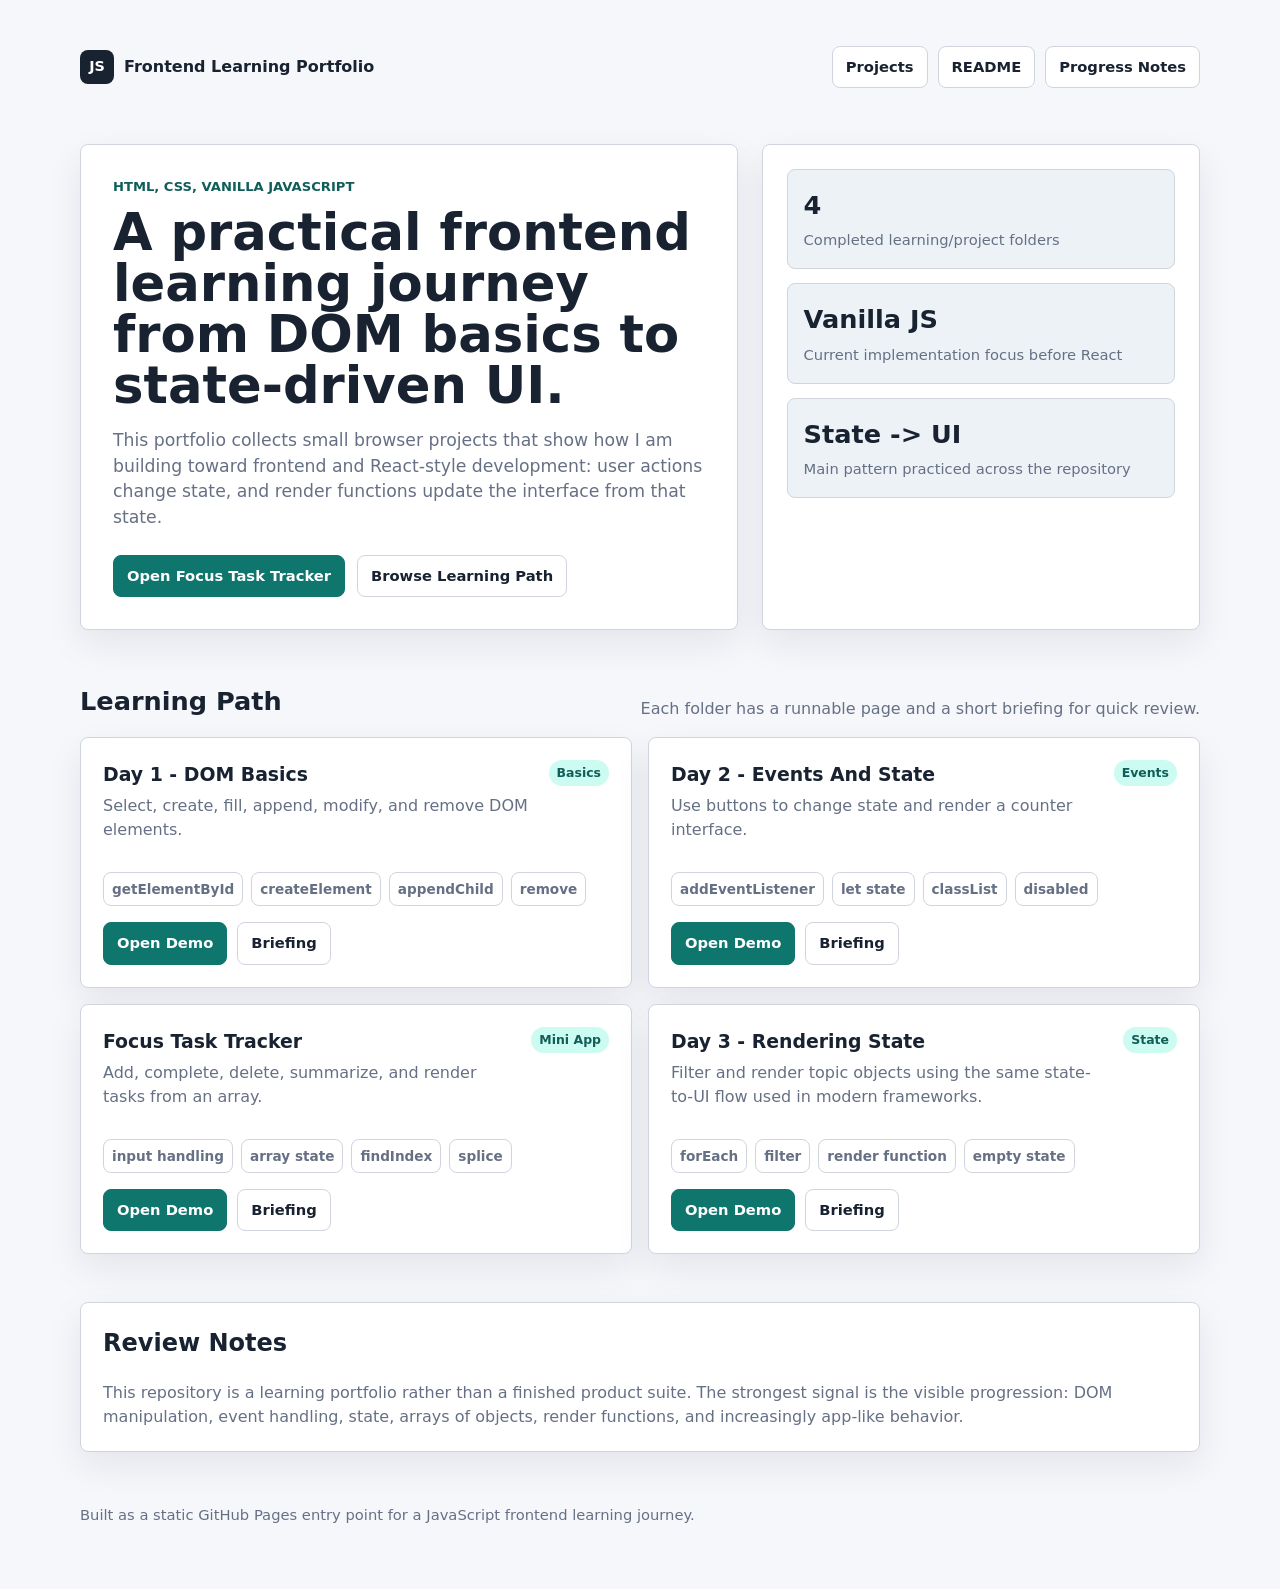
==== index.html @ 7094237a "added index.html for github pages" ====
<!DOCTYPE html>
<html lang="en">
<head>
  <meta charset="UTF-8">
  <meta name="viewport" content="width=device-width, initial-scale=1.0">
  <title>JavaScript Frontend Learning Portfolio</title>
  <style>
    :root {
      color-scheme: light;
      --bg: #f6f7fb;
      --surface: #ffffff;
      --surface-soft: #edf2f7;
      --text: #182230;
      --muted: #667085;
      --border: #d0d5dd;
      --accent: #0f766e;
      --accent-dark: #115e59;
      --accent-soft: #ccfbf1;
      --focus: #f59e0b;
      font-family: Inter, ui-sans-serif, system-ui, -apple-system, BlinkMacSystemFont, "Segoe UI", sans-serif;
    }

    * {
      box-sizing: border-box;
    }

    body {
      margin: 0;
      background: var(--bg);
      color: var(--text);
      line-height: 1.5;
    }

    a {
      color: inherit;
    }

    .page {
      width: min(1120px, calc(100% - 32px));
      margin: 0 auto;
      padding: 32px 0 48px;
    }

    .topbar {
      display: flex;
      align-items: center;
      justify-content: space-between;
      gap: 16px;
      padding: 14px 0 28px;
    }

    .brand {
      display: flex;
      align-items: center;
      gap: 10px;
      font-weight: 800;
    }

    .brand-mark {
      display: grid;
      width: 34px;
      height: 34px;
      place-items: center;
      border-radius: 8px;
      background: var(--text);
      color: #ffffff;
      font-size: 0.9rem;
    }

    .nav-links {
      display: flex;
      flex-wrap: wrap;
      gap: 10px;
    }

    .nav-links a,
    .button {
      display: inline-flex;
      align-items: center;
      justify-content: center;
      min-height: 40px;
      padding: 9px 13px;
      border: 1px solid var(--border);
      border-radius: 8px;
      background: var(--surface);
      color: var(--text);
      font-size: 0.92rem;
      font-weight: 700;
      text-decoration: none;
    }

    .nav-links a:hover,
    .button:hover {
      border-color: var(--accent);
      color: var(--accent-dark);
    }

    .hero {
      display: grid;
      grid-template-columns: minmax(0, 1.2fr) minmax(280px, 0.8fr);
      gap: 24px;
      align-items: stretch;
      padding: 28px 0;
    }

    .hero-copy,
    .status-panel,
    .project-card,
    .note-panel {
      border: 1px solid var(--border);
      border-radius: 8px;
      background: var(--surface);
      box-shadow: 0 14px 36px rgba(16, 24, 40, 0.08);
    }

    .hero-copy {
      padding: 32px;
    }

    .eyebrow {
      margin: 0 0 10px;
      color: var(--accent-dark);
      font-size: 0.82rem;
      font-weight: 800;
      text-transform: uppercase;
    }

    h1,
    h2,
    h3,
    p {
      margin-top: 0;
    }

    h1 {
      max-width: 760px;
      margin-bottom: 16px;
      font-size: clamp(2rem, 4vw, 4.4rem);
      line-height: 1;
      letter-spacing: 0;
    }

    .intro {
      max-width: 720px;
      margin-bottom: 24px;
      color: var(--muted);
      font-size: 1.08rem;
    }

    .hero-actions {
      display: flex;
      flex-wrap: wrap;
      gap: 12px;
    }

    .button.primary {
      border-color: var(--accent);
      background: var(--accent);
      color: #ffffff;
    }

    .button.primary:hover {
      background: var(--accent-dark);
      color: #ffffff;
    }

    .status-panel {
      display: grid;
      gap: 14px;
      align-content: start;
      padding: 24px;
    }

    .metric {
      padding: 16px;
      border: 1px solid var(--border);
      border-radius: 8px;
      background: var(--surface-soft);
    }

    .metric strong {
      display: block;
      margin-bottom: 4px;
      font-size: 1.6rem;
    }

    .metric span {
      color: var(--muted);
      font-size: 0.92rem;
    }

    .section {
      padding: 24px 0;
    }

    .section-heading {
      display: flex;
      align-items: end;
      justify-content: space-between;
      gap: 16px;
      margin-bottom: 16px;
    }

    .section-heading h2 {
      margin-bottom: 0;
      font-size: 1.6rem;
    }

    .section-heading p {
      max-width: 620px;
      margin-bottom: 0;
      color: var(--muted);
    }

    .project-grid {
      display: grid;
      grid-template-columns: repeat(2, minmax(0, 1fr));
      gap: 16px;
    }

    .project-card {
      display: grid;
      gap: 14px;
      padding: 22px;
    }

    .card-top {
      display: flex;
      align-items: start;
      justify-content: space-between;
      gap: 14px;
    }

    .project-card h3 {
      margin-bottom: 6px;
      font-size: 1.18rem;
    }

    .project-card p {
      color: var(--muted);
    }

    .tag {
      flex: 0 0 auto;
      padding: 4px 8px;
      border-radius: 999px;
      background: var(--accent-soft);
      color: var(--accent-dark);
      font-size: 0.78rem;
      font-weight: 800;
    }

    .skill-list {
      display: flex;
      flex-wrap: wrap;
      gap: 8px;
      margin: 0;
      padding: 0;
      list-style: none;
    }

    .skill-list li {
      padding: 6px 8px;
      border: 1px solid var(--border);
      border-radius: 8px;
      background: #ffffff;
      color: var(--muted);
      font-size: 0.85rem;
      font-weight: 700;
    }

    .card-actions {
      display: flex;
      flex-wrap: wrap;
      gap: 10px;
      margin-top: 2px;
    }

    .note-panel {
      padding: 22px;
    }

    .note-panel p {
      margin-bottom: 0;
      color: var(--muted);
    }

    footer {
      padding-top: 28px;
      color: var(--muted);
      font-size: 0.92rem;
    }

    @media (max-width: 820px) {
      .topbar,
      .section-heading {
        align-items: stretch;
        flex-direction: column;
      }

      .hero,
      .project-grid {
        grid-template-columns: 1fr;
      }

      .hero-copy {
        padding: 24px;
      }
    }
  </style>
</head>
<body>
  <div class="page">
    <header class="topbar">
      <div class="brand" aria-label="Portfolio home">
        <span class="brand-mark">JS</span>
        <span>Frontend Learning Portfolio</span>
      </div>
      <nav class="nav-links" aria-label="Main navigation">
        <a href="#projects">Projects</a>
        <a href="README.md">README</a>
        <a href="learning%20progress.md">Progress Notes</a>
      </nav>
    </header>

    <main>
      <section class="hero" aria-labelledby="page-title">
        <div class="hero-copy">
          <p class="eyebrow">HTML, CSS, Vanilla JavaScript</p>
          <h1 id="page-title">A practical frontend learning journey from DOM basics to state-driven UI.</h1>
          <p class="intro">
            This portfolio collects small browser projects that show how I am building toward frontend and React-style development: user actions change state, and render functions update the interface from that state.
          </p>
          <div class="hero-actions">
            <a class="button primary" href="focus-task-tracker/index.html">Open Focus Task Tracker</a>
            <a class="button" href="#projects">Browse Learning Path</a>
          </div>
        </div>

        <aside class="status-panel" aria-label="Portfolio summary">
          <div class="metric">
            <strong>4</strong>
            <span>Completed learning/project folders</span>
          </div>
          <div class="metric">
            <strong>Vanilla JS</strong>
            <span>Current implementation focus before React</span>
          </div>
          <div class="metric">
            <strong>State -> UI</strong>
            <span>Main pattern practiced across the repository</span>
          </div>
        </aside>
      </section>

      <section id="projects" class="section" aria-labelledby="projects-title">
        <div class="section-heading">
          <h2 id="projects-title">Learning Path</h2>
          <p>Each folder has a runnable page and a short briefing for quick review.</p>
        </div>

        <div class="project-grid">
          <article class="project-card">
            <div class="card-top">
              <div>
                <h3>Day 1 - DOM Basics</h3>
                <p>Select, create, fill, append, modify, and remove DOM elements.</p>
              </div>
              <span class="tag">Basics</span>
            </div>
            <ul class="skill-list">
              <li>getElementById</li>
              <li>createElement</li>
              <li>appendChild</li>
              <li>remove</li>
            </ul>
            <div class="card-actions">
              <a class="button primary" href="learning%20day%201/index.html">Open Demo</a>
              <a class="button" href="learning%20day%201/briefing.md">Briefing</a>
            </div>
          </article>

          <article class="project-card">
            <div class="card-top">
              <div>
                <h3>Day 2 - Events And State</h3>
                <p>Use buttons to change state and render a counter interface.</p>
              </div>
              <span class="tag">Events</span>
            </div>
            <ul class="skill-list">
              <li>addEventListener</li>
              <li>let state</li>
              <li>classList</li>
              <li>disabled</li>
            </ul>
            <div class="card-actions">
              <a class="button primary" href="learning%20day%202/index.html">Open Demo</a>
              <a class="button" href="learning%20day%202/briefing.md">Briefing</a>
            </div>
          </article>

          <article class="project-card">
            <div class="card-top">
              <div>
                <h3>Focus Task Tracker</h3>
                <p>Add, complete, delete, summarize, and render tasks from an array.</p>
              </div>
              <span class="tag">Mini App</span>
            </div>
            <ul class="skill-list">
              <li>input handling</li>
              <li>array state</li>
              <li>findIndex</li>
              <li>splice</li>
            </ul>
            <div class="card-actions">
              <a class="button primary" href="focus-task-tracker/index.html">Open Demo</a>
              <a class="button" href="focus-task-tracker/briefing.md">Briefing</a>
            </div>
          </article>

          <article class="project-card">
            <div class="card-top">
              <div>
                <h3>Day 3 - Rendering State</h3>
                <p>Filter and render topic objects using the same state-to-UI flow used in modern frameworks.</p>
              </div>
              <span class="tag">State</span>
            </div>
            <ul class="skill-list">
              <li>forEach</li>
              <li>filter</li>
              <li>render function</li>
              <li>empty state</li>
            </ul>
            <div class="card-actions">
              <a class="button primary" href="learning%20day%203/index.html">Open Demo</a>
              <a class="button" href="learning%20day%203/briefing.md">Briefing</a>
            </div>
          </article>
        </div>
      </section>

      <section class="section" aria-labelledby="review-title">
        <div class="note-panel">
          <h2 id="review-title">Review Notes</h2>
          <p>
            This repository is a learning portfolio rather than a finished product suite. The strongest signal is the visible progression: DOM manipulation, event handling, state, arrays of objects, render functions, and increasingly app-like behavior.
          </p>
        </div>
      </section>
    </main>

    <footer>
      <p>Built as a static GitHub Pages entry point for a JavaScript frontend learning journey.</p>
    </footer>
  </div>
</body>
</html>
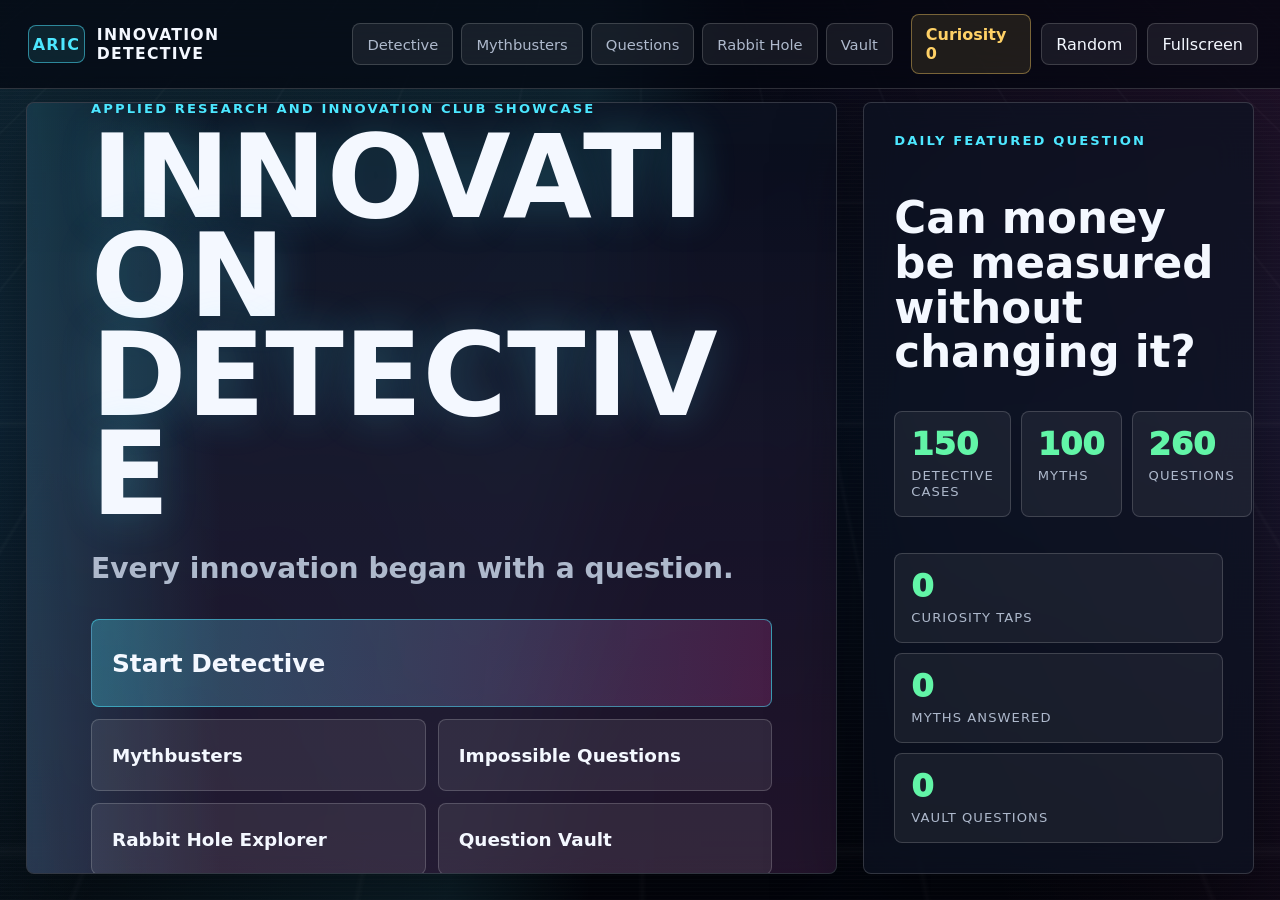
==== commit 3390c9df: "Add files via upload" ====
--- a/index.html
+++ b/index.html
@@ -1,460 +1,263 @@
-<!DOCTYPE html>
+<!doctype html>
 <html lang="en">
 <head>
-  <meta charset="UTF-8">
-  <meta name="viewport" content="width=device-width, initial-scale=1.0">
-  <title>JavaScript Frontend Learning Portfolio</title>
-  <style>
-    :root {
-      color-scheme: light;
-      --bg: #f6f7fb;
-      --surface: #ffffff;
-      --surface-soft: #edf2f7;
-      --text: #182230;
-      --muted: #667085;
-      --border: #d0d5dd;
-      --accent: #0f766e;
-      --accent-dark: #115e59;
-      --accent-soft: #ccfbf1;
-      --focus: #f59e0b;
-      font-family: Inter, ui-sans-serif, system-ui, -apple-system, BlinkMacSystemFont, "Segoe UI", sans-serif;
-    }
-
-    * {
-      box-sizing: border-box;
-    }
-
-    body {
-      margin: 0;
-      background: var(--bg);
-      color: var(--text);
-      line-height: 1.5;
-    }
-
-    a {
-      color: inherit;
-    }
-
-    .page {
-      width: min(1120px, calc(100% - 32px));
-      margin: 0 auto;
-      padding: 32px 0 48px;
-    }
-
-    .topbar {
-      display: flex;
-      align-items: center;
-      justify-content: space-between;
-      gap: 16px;
-      padding: 14px 0 28px;
-    }
-
-    .brand {
-      display: flex;
-      align-items: center;
-      gap: 10px;
-      font-weight: 800;
-    }
-
-    .brand-mark {
-      display: grid;
-      width: 34px;
-      height: 34px;
-      place-items: center;
-      border-radius: 8px;
-      background: var(--text);
-      color: #ffffff;
-      font-size: 0.9rem;
-    }
-
-    .nav-links {
-      display: flex;
-      flex-wrap: wrap;
-      gap: 10px;
-    }
-
-    .nav-links a,
-    .button {
-      display: inline-flex;
-      align-items: center;
-      justify-content: center;
-      min-height: 40px;
-      padding: 9px 13px;
-      border: 1px solid var(--border);
-      border-radius: 8px;
-      background: var(--surface);
-      color: var(--text);
-      font-size: 0.92rem;
-      font-weight: 700;
-      text-decoration: none;
-    }
-
-    .nav-links a:hover,
-    .button:hover {
-      border-color: var(--accent);
-      color: var(--accent-dark);
-    }
-
-    .hero {
-      display: grid;
-      grid-template-columns: minmax(0, 1.2fr) minmax(280px, 0.8fr);
-      gap: 24px;
-      align-items: stretch;
-      padding: 28px 0;
-    }
-
-    .hero-copy,
-    .status-panel,
-    .project-card,
-    .note-panel {
-      border: 1px solid var(--border);
-      border-radius: 8px;
-      background: var(--surface);
-      box-shadow: 0 14px 36px rgba(16, 24, 40, 0.08);
-    }
-
-    .hero-copy {
-      padding: 32px;
-    }
-
-    .eyebrow {
-      margin: 0 0 10px;
-      color: var(--accent-dark);
-      font-size: 0.82rem;
-      font-weight: 800;
-      text-transform: uppercase;
-    }
-
-    h1,
-    h2,
-    h3,
-    p {
-      margin-top: 0;
-    }
-
-    h1 {
-      max-width: 760px;
-      margin-bottom: 16px;
-      font-size: clamp(2rem, 4vw, 4.4rem);
-      line-height: 1;
-      letter-spacing: 0;
-    }
-
-    .intro {
-      max-width: 720px;
-      margin-bottom: 24px;
-      color: var(--muted);
-      font-size: 1.08rem;
-    }
-
-    .hero-actions {
-      display: flex;
-      flex-wrap: wrap;
-      gap: 12px;
-    }
-
-    .button.primary {
-      border-color: var(--accent);
-      background: var(--accent);
-      color: #ffffff;
-    }
-
-    .button.primary:hover {
-      background: var(--accent-dark);
-      color: #ffffff;
-    }
-
-    .status-panel {
-      display: grid;
-      gap: 14px;
-      align-content: start;
-      padding: 24px;
-    }
-
-    .metric {
-      padding: 16px;
-      border: 1px solid var(--border);
-      border-radius: 8px;
-      background: var(--surface-soft);
-    }
-
-    .metric strong {
-      display: block;
-      margin-bottom: 4px;
-      font-size: 1.6rem;
-    }
-
-    .metric span {
-      color: var(--muted);
-      font-size: 0.92rem;
-    }
-
-    .section {
-      padding: 24px 0;
-    }
-
-    .section-heading {
-      display: flex;
-      align-items: end;
-      justify-content: space-between;
-      gap: 16px;
-      margin-bottom: 16px;
-    }
-
-    .section-heading h2 {
-      margin-bottom: 0;
-      font-size: 1.6rem;
-    }
-
-    .section-heading p {
-      max-width: 620px;
-      margin-bottom: 0;
-      color: var(--muted);
-    }
-
-    .project-grid {
-      display: grid;
-      grid-template-columns: repeat(2, minmax(0, 1fr));
-      gap: 16px;
-    }
-
-    .project-card {
-      display: grid;
-      gap: 14px;
-      padding: 22px;
-    }
-
-    .card-top {
-      display: flex;
-      align-items: start;
-      justify-content: space-between;
-      gap: 14px;
-    }
-
-    .project-card h3 {
-      margin-bottom: 6px;
-      font-size: 1.18rem;
-    }
-
-    .project-card p {
-      color: var(--muted);
-    }
-
-    .tag {
-      flex: 0 0 auto;
-      padding: 4px 8px;
-      border-radius: 999px;
-      background: var(--accent-soft);
-      color: var(--accent-dark);
-      font-size: 0.78rem;
-      font-weight: 800;
-    }
-
-    .skill-list {
-      display: flex;
-      flex-wrap: wrap;
-      gap: 8px;
-      margin: 0;
-      padding: 0;
-      list-style: none;
-    }
-
-    .skill-list li {
-      padding: 6px 8px;
-      border: 1px solid var(--border);
-      border-radius: 8px;
-      background: #ffffff;
-      color: var(--muted);
-      font-size: 0.85rem;
-      font-weight: 700;
-    }
-
-    .card-actions {
-      display: flex;
-      flex-wrap: wrap;
-      gap: 10px;
-      margin-top: 2px;
-    }
-
-    .note-panel {
-      padding: 22px;
-    }
-
-    .note-panel p {
-      margin-bottom: 0;
-      color: var(--muted);
-    }
-
-    footer {
-      padding-top: 28px;
-      color: var(--muted);
-      font-size: 0.92rem;
-    }
-
-    @media (max-width: 820px) {
-      .topbar,
-      .section-heading {
-        align-items: stretch;
-        flex-direction: column;
-      }
-
-      .hero,
-      .project-grid {
-        grid-template-columns: 1fr;
-      }
-
-      .hero-copy {
-        padding: 24px;
-      }
-    }
-  </style>
+  <meta charset="utf-8">
+  <meta name="viewport" content="width=device-width, initial-scale=1">
+  <title>Innovation Detective | ARIC</title>
+  <link rel="stylesheet" href="styles.css">
 </head>
 <body>
-  <div class="page">
-    <header class="topbar">
-      <div class="brand" aria-label="Portfolio home">
-        <span class="brand-mark">JS</span>
-        <span>Frontend Learning Portfolio</span>
-      </div>
-      <nav class="nav-links" aria-label="Main navigation">
-        <a href="#projects">Projects</a>
-        <a href="README.md">README</a>
-        <a href="learning%20progress.md">Progress Notes</a>
-      </nav>
-    </header>
-
-    <main>
-      <section class="hero" aria-labelledby="page-title">
-        <div class="hero-copy">
-          <p class="eyebrow">HTML, CSS, Vanilla JavaScript</p>
-          <h1 id="page-title">A practical frontend learning journey from DOM basics to state-driven UI.</h1>
-          <p class="intro">
-            This portfolio collects small browser projects that show how I am building toward frontend and React-style development: user actions change state, and render functions update the interface from that state.
-          </p>
-          <div class="hero-actions">
-            <a class="button primary" href="focus-task-tracker/index.html">Open Focus Task Tracker</a>
-            <a class="button" href="#projects">Browse Learning Path</a>
-          </div>
-        </div>
-
-        <aside class="status-panel" aria-label="Portfolio summary">
-          <div class="metric">
-            <strong>4</strong>
-            <span>Completed learning/project folders</span>
-          </div>
-          <div class="metric">
-            <strong>Vanilla JS</strong>
-            <span>Current implementation focus before React</span>
-          </div>
-          <div class="metric">
-            <strong>State -> UI</strong>
-            <span>Main pattern practiced across the repository</span>
+  <div class="ambient" aria-hidden="true">
+    <div class="ambient-grid"></div>
+    <div class="ambient-sweep"></div>
+  </div>
+
+  <header class="topbar">
+    <button class="brand-button" type="button" data-go="home" aria-label="Go to home">
+      <span class="brand-mark">ARIC</span>
+      <span class="brand-copy">Innovation Detective</span>
+    </button>
+    <nav class="top-nav" aria-label="Main sections">
+      <button type="button" data-go="detective">Detective</button>
+      <button type="button" data-go="mythbusters">Mythbusters</button>
+      <button type="button" data-go="impossible">Questions</button>
+      <button type="button" data-go="rabbit">Rabbit Hole</button>
+      <button type="button" data-go="vault">Vault</button>
+    </nav>
+    <div class="top-actions">
+      <span class="status-pill" id="curiosityPill">Curiosity 0</span>
+      <button class="ghost-button" type="button" id="randomChallenge">Random</button>
+      <button class="ghost-button" type="button" id="fullscreenBtn">Fullscreen</button>
+    </div>
+  </header>
+
+  <main id="app">
+    <section class="screen active" id="home" aria-labelledby="homeTitle">
+      <div class="home-grid">
+        <div class="home-hero">
+          <p class="eyebrow">Applied Research and Innovation Club Showcase</p>
+          <h1 id="homeTitle">INNOVATION DETECTIVE</h1>
+          <p class="subtitle">Every innovation began with a question.</p>
+          <div class="hero-actions" aria-label="Start modules">
+            <button class="launch-button primary" type="button" data-go="detective">Start Detective</button>
+            <button class="launch-button" type="button" data-go="mythbusters">Mythbusters</button>
+            <button class="launch-button" type="button" data-go="impossible">Impossible Questions</button>
+            <button class="launch-button" type="button" data-go="rabbit">Rabbit Hole Explorer</button>
+            <button class="launch-button" type="button" data-go="vault">Question Vault</button>
+          </div>
+        </div>
+        <aside class="feature-panel">
+          <p class="panel-label">Daily Featured Question</p>
+          <h2 id="dailyQuestion">Would you upload your mind into a computer?</h2>
+          <div class="signal-row">
+            <div>
+              <span class="metric-value" id="statCards">150</span>
+              <span class="metric-label">detective cases</span>
+            </div>
+            <div>
+              <span class="metric-value" id="statMyths">100</span>
+              <span class="metric-label">myths</span>
+            </div>
+            <div>
+              <span class="metric-value" id="statQuestions">200</span>
+              <span class="metric-label">questions</span>
+            </div>
+          </div>
+          <div class="dashboard">
+            <div class="dash-tile">
+              <span id="dashCuriosity">0</span>
+              <small>curiosity taps</small>
+            </div>
+            <div class="dash-tile">
+              <span id="dashMyths">0</span>
+              <small>myths answered</small>
+            </div>
+            <div class="dash-tile">
+              <span id="dashVault">0</span>
+              <small>vault questions</small>
+            </div>
           </div>
         </aside>
+      </div>
+    </section>
+
+    <section class="screen" id="detective" aria-labelledby="detectiveTitle">
+      <div class="module-header">
+        <div>
+          <p class="eyebrow">Module 1</p>
+          <h2 id="detectiveTitle">Innovation Detective</h2>
+        </div>
+        <div class="module-meta">
+          <span id="detectiveCounter">1 / 150</span>
+          <span id="detectiveScore">Score 0 : 0</span>
+        </div>
+      </div>
+      <div class="filter-strip" id="categoryFilters" aria-label="Detective category filters"></div>
+      <div class="detective-layout">
+        <div class="cue-stage" aria-label="Innovation problem cue">
+          <div class="cue-badge" id="detectiveCategory">Technology</div>
+          <div class="cue-emoji" id="detectiveEmoji" aria-hidden="true">💡</div>
+          <p class="cue-label">Problem Cue</p>
+          <h3 id="detectiveCue">A problem needed a clever solution.</h3>
+          <p class="cue-sub" id="detectiveCueSub">Guess the innovation before revealing the case.</p>
+        </div>
+        <article class="detective-card" id="detectiveCard">
+          <div class="question-face">
+            <p class="prompt-kicker">Case File</p>
+            <h3>What innovation solved this problem?</h3>
+            <p class="case-hint" id="caseHint">Read the cue. Guess the invention before revealing the case notes.</p>
+          </div>
+          <div class="reveal-face">
+            <p class="prompt-kicker">Case Solved</p>
+            <h3 id="revealName">Product Name</h3>
+            <dl class="reveal-list">
+              <div>
+                <dt>Problem Solved</dt>
+                <dd id="revealProblem"></dd>
+              </div>
+              <div>
+                <dt>Historical Context</dt>
+                <dd id="revealContext"></dd>
+              </div>
+              <div>
+                <dt>Why It Was Innovative</dt>
+                <dd id="revealInnovation"></dd>
+              </div>
+              <div>
+                <dt>Impact on Society</dt>
+                <dd id="revealImpact"></dd>
+              </div>
+            </dl>
+          </div>
+        </article>
+      </div>
+      <div class="control-dock">
+        <button type="button" id="detectiveReveal">Reveal</button>
+        <button type="button" id="detectiveGotIt">Got It</button>
+        <button type="button" id="detectiveMissed">Missed</button>
+        <button type="button" id="detectiveRandom">Random Card</button>
+        <button type="button" id="detectiveNext">Next Card</button>
+      </div>
+    </section>
+
+    <section class="screen" id="mythbusters" aria-labelledby="mythTitle">
+      <div class="module-header">
+        <div>
+          <p class="eyebrow">Module 2</p>
+          <h2 id="mythTitle">Mythbusters</h2>
+        </div>
+        <div class="module-meta">
+          <span id="mythCounter">1 / 100</span>
+          <span id="mythScore">Score 0 / 0</span>
+        </div>
+      </div>
+      <article class="myth-card">
+        <p class="prompt-kicker">True or False</p>
+        <h3 id="mythStatement">Humans use only 10% of their brain.</h3>
+        <div class="binary-actions">
+          <button type="button" id="mythTrue">TRUE</button>
+          <button type="button" id="mythFalse">FALSE</button>
+        </div>
+        <div class="myth-result" id="mythResult" aria-live="polite">
+          <strong id="mythAnswer"></strong>
+          <p id="mythExplanation"></p>
+        </div>
+      </article>
+      <div class="control-dock">
+        <button type="button" id="mythNext">Next Myth</button>
+        <button type="button" id="mythRandom">Random Myth</button>
+        <button type="button" id="mythMode">Random Mode: Off</button>
+      </div>
+    </section>
+
+    <section class="screen impossible-screen" id="impossible" aria-labelledby="impossibleTitle">
+      <div class="module-header floating-header">
+        <div>
+          <p class="eyebrow">Module 3</p>
+          <h2 id="impossibleTitle">Impossible Questions</h2>
+        </div>
+        <div class="module-meta">
+          <span id="impossibleCounter">1 / 200</span>
+          <span id="impossibleStatus">Auto-loop</span>
+        </div>
+      </div>
+      <div class="question-stage">
+        <p class="prompt-kicker">Think Fast</p>
+        <h3 id="impossibleQuestion">Would you upload your mind into a computer?</h3>
+      </div>
+      <div class="control-dock floating-dock">
+        <button type="button" id="impossiblePrev">Previous</button>
+        <button type="button" id="impossibleNext">Next</button>
+        <button type="button" id="impossiblePause">Pause</button>
+        <button type="button" id="presentationMode">Presentation Mode</button>
+      </div>
+    </section>
+
+    <section class="screen" id="rabbit" aria-labelledby="rabbitTitle">
+      <div class="module-header">
+        <div>
+          <p class="eyebrow">Module 4</p>
+          <h2 id="rabbitTitle">Rabbit Hole Explorer</h2>
+        </div>
+        <div class="module-meta">
+          <span id="rabbitCounter">1 / 30</span>
+          <span id="rabbitTopicLabel">AI</span>
+        </div>
+      </div>
+      <div class="topic-strip" id="topicStrip" aria-label="Rabbit hole topics"></div>
+      <article class="rabbit-card">
+        <p class="prompt-kicker" id="rabbitTopic">AI</p>
+        <h3 id="rabbitFact">Dolphins have names for one another.</h3>
+      </article>
+      <div class="control-dock">
+        <button type="button" id="rabbitPrev">Previous</button>
+        <button type="button" id="rabbitNext">Next</button>
+        <button type="button" id="rabbitRandom">Random</button>
+      </div>
+    </section>
+
+    <section class="screen" id="vault" aria-labelledby="vaultTitle">
+      <div class="module-header">
+        <div>
+          <p class="eyebrow">Module 5</p>
+          <h2 id="vaultTitle">Question Vault</h2>
+        </div>
+        <div class="module-meta">
+          <span id="vaultCount">0 stored</span>
+          <span>Local only</span>
+        </div>
+      </div>
+      <div class="vault-layout">
+        <form class="vault-form" id="questionForm">
+          <label for="questionInput">What is the most interesting question you have ever thought about?</label>
+          <textarea id="questionInput" rows="5" maxlength="220" placeholder="Type a question that could start a research project..."></textarea>
+          <div class="form-row">
+            <span id="questionLimit">0 / 220</span>
+            <button type="submit">Submit Question</button>
+          </div>
+        </form>
+        <div class="vault-column">
+          <section class="vault-panel">
+            <h3>Recent Questions</h3>
+            <div class="question-list" id="recentQuestions"></div>
+          </section>
+          <section class="vault-panel">
+            <h3>Top Liked</h3>
+            <div class="question-list compact" id="topQuestions"></div>
+          </section>
+        </div>
+      </div>
+      <section class="question-wall" aria-labelledby="wallTitle">
+        <div class="wall-header">
+          <h3 id="wallTitle">Random Question Wall</h3>
+          <button type="button" id="shuffleWall">Shuffle Wall</button>
+        </div>
+        <div class="wall-grid" id="randomWall"></div>
       </section>
-
-      <section id="projects" class="section" aria-labelledby="projects-title">
-        <div class="section-heading">
-          <h2 id="projects-title">Learning Path</h2>
-          <p>Each folder has a runnable page and a short briefing for quick review.</p>
-        </div>
-
-        <div class="project-grid">
-          <article class="project-card">
-            <div class="card-top">
-              <div>
-                <h3>Day 1 - DOM Basics</h3>
-                <p>Select, create, fill, append, modify, and remove DOM elements.</p>
-              </div>
-              <span class="tag">Basics</span>
-            </div>
-            <ul class="skill-list">
-              <li>getElementById</li>
-              <li>createElement</li>
-              <li>appendChild</li>
-              <li>remove</li>
-            </ul>
-            <div class="card-actions">
-              <a class="button primary" href="learning%20day%201/index.html">Open Demo</a>
-              <a class="button" href="learning%20day%201/briefing.md">Briefing</a>
-            </div>
-          </article>
-
-          <article class="project-card">
-            <div class="card-top">
-              <div>
-                <h3>Day 2 - Events And State</h3>
-                <p>Use buttons to change state and render a counter interface.</p>
-              </div>
-              <span class="tag">Events</span>
-            </div>
-            <ul class="skill-list">
-              <li>addEventListener</li>
-              <li>let state</li>
-              <li>classList</li>
-              <li>disabled</li>
-            </ul>
-            <div class="card-actions">
-              <a class="button primary" href="learning%20day%202/index.html">Open Demo</a>
-              <a class="button" href="learning%20day%202/briefing.md">Briefing</a>
-            </div>
-          </article>
-
-          <article class="project-card">
-            <div class="card-top">
-              <div>
-                <h3>Focus Task Tracker</h3>
-                <p>Add, complete, delete, summarize, and render tasks from an array.</p>
-              </div>
-              <span class="tag">Mini App</span>
-            </div>
-            <ul class="skill-list">
-              <li>input handling</li>
-              <li>array state</li>
-              <li>findIndex</li>
-              <li>splice</li>
-            </ul>
-            <div class="card-actions">
-              <a class="button primary" href="focus-task-tracker/index.html">Open Demo</a>
-              <a class="button" href="focus-task-tracker/briefing.md">Briefing</a>
-            </div>
-          </article>
-
-          <article class="project-card">
-            <div class="card-top">
-              <div>
-                <h3>Day 3 - Rendering State</h3>
-                <p>Filter and render topic objects using the same state-to-UI flow used in modern frameworks.</p>
-              </div>
-              <span class="tag">State</span>
-            </div>
-            <ul class="skill-list">
-              <li>forEach</li>
-              <li>filter</li>
-              <li>render function</li>
-              <li>empty state</li>
-            </ul>
-            <div class="card-actions">
-              <a class="button primary" href="learning%20day%203/index.html">Open Demo</a>
-              <a class="button" href="learning%20day%203/briefing.md">Briefing</a>
-            </div>
-          </article>
-        </div>
-      </section>
-
-      <section class="section" aria-labelledby="review-title">
-        <div class="note-panel">
-          <h2 id="review-title">Review Notes</h2>
-          <p>
-            This repository is a learning portfolio rather than a finished product suite. The strongest signal is the visible progression: DOM manipulation, event handling, state, arrays of objects, render functions, and increasingly app-like behavior.
-          </p>
-        </div>
-      </section>
-    </main>
-
-    <footer>
-      <p>Built as a static GitHub Pages entry point for a JavaScript frontend learning journey.</p>
-    </footer>
-  </div>
+    </section>
+  </main>
+
+  <div class="toast" id="toast" role="status" aria-live="polite"></div>
+  <script src="app.js"></script>
 </body>
 </html>
--- a/styles.css
+++ b/styles.css
@@ -0,0 +1,1059 @@
+:root {
+  --bg: #050711;
+  --bg-2: #0a1020;
+  --panel: rgba(13, 18, 34, 0.72);
+  --panel-strong: rgba(18, 25, 45, 0.9);
+  --line: rgba(255, 255, 255, 0.16);
+  --line-strong: rgba(255, 255, 255, 0.3);
+  --text: #f4f8ff;
+  --muted: #aeb9cc;
+  --cyan: #4de7ff;
+  --pink: #ff4fc3;
+  --amber: #ffd166;
+  --green: #62f5a7;
+  --red: #ff5d73;
+  --shadow: 0 30px 90px rgba(0, 0, 0, 0.42);
+  --radius: 8px;
+  --topbar: 76px;
+  color-scheme: dark;
+}
+
+* {
+  box-sizing: border-box;
+}
+
+html,
+body {
+  min-height: 100%;
+}
+
+body {
+  margin: 0;
+  min-width: 980px;
+  background: var(--bg);
+  color: var(--text);
+  font-family: Inter, ui-sans-serif, system-ui, -apple-system, BlinkMacSystemFont, "Segoe UI", sans-serif;
+  overflow: hidden;
+}
+
+button,
+textarea {
+  font: inherit;
+}
+
+button {
+  border: 0;
+  color: inherit;
+  cursor: pointer;
+}
+
+button:focus-visible,
+textarea:focus-visible {
+  outline: 3px solid rgba(77, 231, 255, 0.82);
+  outline-offset: 3px;
+}
+
+.ambient {
+  position: fixed;
+  inset: 0;
+  z-index: -2;
+  overflow: hidden;
+  background:
+    linear-gradient(120deg, rgba(77, 231, 255, 0.12), transparent 34%),
+    linear-gradient(250deg, rgba(255, 79, 195, 0.1), transparent 38%),
+    linear-gradient(0deg, #03050d 0%, #071224 55%, #050711 100%);
+}
+
+.ambient-grid {
+  position: absolute;
+  inset: -20%;
+  background:
+    linear-gradient(rgba(255, 255, 255, 0.055) 1px, transparent 1px),
+    linear-gradient(90deg, rgba(255, 255, 255, 0.055) 1px, transparent 1px);
+  background-size: 64px 64px;
+  transform: perspective(500px) rotateX(58deg) translateY(-20%);
+  transform-origin: 50% 0;
+  animation: gridDrift 16s linear infinite;
+  opacity: 0.42;
+}
+
+.ambient-sweep {
+  position: absolute;
+  inset: 0;
+  background:
+    linear-gradient(100deg, transparent 0%, rgba(77, 231, 255, 0.12) 42%, transparent 52%),
+    repeating-linear-gradient(0deg, rgba(255, 255, 255, 0.02) 0 1px, transparent 1px 4px);
+  mix-blend-mode: screen;
+  animation: lightSweep 9s ease-in-out infinite alternate;
+}
+
+@keyframes gridDrift {
+  from { background-position: 0 0, 0 0; }
+  to { background-position: 0 64px, 64px 0; }
+}
+
+@keyframes lightSweep {
+  from { transform: translateX(-12%); opacity: 0.32; }
+  to { transform: translateX(12%); opacity: 0.62; }
+}
+
+.topbar {
+  position: fixed;
+  top: 0;
+  left: 0;
+  right: 0;
+  z-index: 30;
+  min-height: var(--topbar);
+  display: grid;
+  grid-template-columns: minmax(240px, 0.9fr) auto minmax(300px, 1fr);
+  align-items: center;
+  gap: 18px;
+  padding: 14px 22px;
+  border-bottom: 1px solid var(--line);
+  background: rgba(4, 7, 17, 0.7);
+  -webkit-backdrop-filter: blur(22px);
+  backdrop-filter: blur(22px);
+}
+
+.brand-button {
+  display: flex;
+  align-items: center;
+  gap: 12px;
+  background: transparent;
+  text-align: left;
+}
+
+.brand-mark {
+  display: inline-grid;
+  place-items: center;
+  width: 58px;
+  height: 38px;
+  border: 1px solid rgba(77, 231, 255, 0.52);
+  border-radius: var(--radius);
+  background: rgba(77, 231, 255, 0.1);
+  color: var(--cyan);
+  font-weight: 900;
+  letter-spacing: 0.08em;
+}
+
+.brand-copy {
+  font-size: 0.98rem;
+  font-weight: 780;
+  text-transform: uppercase;
+  letter-spacing: 0.08em;
+}
+
+.top-nav {
+  display: flex;
+  align-items: center;
+  gap: 8px;
+}
+
+.top-nav button,
+.ghost-button,
+.control-dock button,
+.filter-strip button,
+.topic-strip button,
+.wall-header button {
+  border: 1px solid var(--line);
+  border-radius: var(--radius);
+  background: rgba(255, 255, 255, 0.07);
+  min-height: 42px;
+  padding: 10px 14px;
+  color: var(--text);
+  transition: transform 180ms ease, border-color 180ms ease, background 180ms ease, box-shadow 180ms ease;
+}
+
+.top-nav button {
+  font-size: 0.92rem;
+  color: var(--muted);
+}
+
+.top-nav button:hover,
+.ghost-button:hover,
+.control-dock button:hover,
+.filter-strip button:hover,
+.topic-strip button:hover,
+.wall-header button:hover {
+  transform: translateY(-2px);
+  border-color: rgba(77, 231, 255, 0.52);
+  background: rgba(77, 231, 255, 0.12);
+  box-shadow: 0 10px 28px rgba(77, 231, 255, 0.08);
+}
+
+.top-nav button.active,
+.filter-strip button.active,
+.topic-strip button.active {
+  color: var(--text);
+  border-color: rgba(98, 245, 167, 0.58);
+  background: rgba(98, 245, 167, 0.12);
+}
+
+.top-actions {
+  display: flex;
+  justify-content: flex-end;
+  align-items: center;
+  gap: 10px;
+}
+
+.status-pill {
+  display: inline-flex;
+  align-items: center;
+  min-height: 42px;
+  border: 1px solid rgba(255, 209, 102, 0.4);
+  border-radius: var(--radius);
+  padding: 10px 14px;
+  color: var(--amber);
+  background: rgba(255, 209, 102, 0.1);
+  font-weight: 800;
+}
+
+#app {
+  height: 100vh;
+  padding-top: var(--topbar);
+}
+
+.screen {
+  display: none;
+  height: calc(100vh - var(--topbar));
+  padding: 26px;
+  overflow: hidden;
+  animation: screenIn 340ms ease both;
+}
+
+.screen.active {
+  display: block;
+}
+
+@keyframes screenIn {
+  from {
+    opacity: 0;
+    transform: translateY(10px) scale(0.995);
+  }
+  to {
+    opacity: 1;
+    transform: translateY(0) scale(1);
+  }
+}
+
+.home-grid {
+  height: 100%;
+  display: grid;
+  grid-template-columns: minmax(560px, 1.35fr) minmax(360px, 0.65fr);
+  gap: 26px;
+  align-items: stretch;
+}
+
+.home-hero,
+.feature-panel,
+.myth-card,
+.detective-card,
+.rabbit-card,
+.vault-form,
+.vault-panel,
+.question-wall,
+.cue-stage {
+  border: 1px solid var(--line);
+  border-radius: var(--radius);
+  background: var(--panel);
+  -webkit-backdrop-filter: blur(20px);
+  backdrop-filter: blur(20px);
+  box-shadow: var(--shadow);
+}
+
+.home-hero {
+  position: relative;
+  display: flex;
+  flex-direction: column;
+  justify-content: center;
+  min-height: 100%;
+  padding: clamp(30px, 5vw, 76px);
+  overflow: hidden;
+}
+
+.home-hero::before {
+  content: "";
+  position: absolute;
+  inset: 0;
+  background:
+    linear-gradient(90deg, rgba(77, 231, 255, 0.18), transparent 24%),
+    linear-gradient(180deg, transparent, rgba(255, 79, 195, 0.11));
+  opacity: 0.9;
+  pointer-events: none;
+}
+
+.home-hero > * {
+  position: relative;
+}
+
+.eyebrow,
+.panel-label,
+.prompt-kicker {
+  margin: 0 0 12px;
+  color: var(--cyan);
+  font-size: 0.82rem;
+  font-weight: 900;
+  letter-spacing: 0.16em;
+  text-transform: uppercase;
+}
+
+h1,
+h2,
+h3,
+p {
+  overflow-wrap: anywhere;
+}
+
+h1 {
+  margin: 0;
+  max-width: 980px;
+  font-size: clamp(4.3rem, 9vw, 8.8rem);
+  line-height: 0.86;
+  letter-spacing: 0;
+  text-transform: uppercase;
+  text-shadow: 0 0 42px rgba(77, 231, 255, 0.22);
+}
+
+.subtitle {
+  margin: 28px 0 34px;
+  max-width: 780px;
+  color: var(--muted);
+  font-size: clamp(1.45rem, 2.2vw, 2.45rem);
+  line-height: 1.18;
+  font-weight: 650;
+}
+
+.hero-actions {
+  display: grid;
+  grid-template-columns: repeat(2, minmax(210px, 1fr));
+  gap: 12px;
+  max-width: 720px;
+}
+
+.launch-button {
+  min-height: 72px;
+  border: 1px solid rgba(255, 255, 255, 0.18);
+  border-radius: var(--radius);
+  padding: 18px 20px;
+  background: rgba(255, 255, 255, 0.08);
+  color: var(--text);
+  text-align: left;
+  font-size: 1.15rem;
+  font-weight: 850;
+  transition: transform 180ms ease, background 180ms ease, border-color 180ms ease;
+}
+
+.launch-button.primary {
+  grid-column: span 2;
+  min-height: 88px;
+  background: linear-gradient(95deg, rgba(77, 231, 255, 0.28), rgba(255, 79, 195, 0.18));
+  border-color: rgba(77, 231, 255, 0.5);
+  font-size: 1.55rem;
+}
+
+.launch-button:hover {
+  transform: translateY(-3px) scale(1.01);
+  background: rgba(77, 231, 255, 0.16);
+  border-color: rgba(77, 231, 255, 0.62);
+}
+
+.feature-panel {
+  padding: 30px;
+  display: flex;
+  flex-direction: column;
+  gap: 26px;
+  justify-content: space-between;
+}
+
+.feature-panel h2 {
+  margin: 0;
+  font-size: clamp(2rem, 3.4vw, 4rem);
+  line-height: 1.03;
+}
+
+.signal-row {
+  display: grid;
+  grid-template-columns: repeat(3, 1fr);
+  gap: 10px;
+}
+
+.signal-row > div,
+.dash-tile {
+  border: 1px solid var(--line);
+  border-radius: var(--radius);
+  padding: 16px;
+  background: rgba(255, 255, 255, 0.06);
+}
+
+.metric-value,
+.dash-tile span {
+  display: block;
+  color: var(--green);
+  font-size: 2rem;
+  font-weight: 950;
+  line-height: 1;
+}
+
+.metric-label,
+.dash-tile small {
+  display: block;
+  margin-top: 8px;
+  color: var(--muted);
+  font-size: 0.82rem;
+  line-height: 1.22;
+  text-transform: uppercase;
+  letter-spacing: 0.08em;
+}
+
+.dashboard {
+  display: grid;
+  grid-template-columns: 1fr;
+  gap: 10px;
+}
+
+.module-header {
+  min-height: 78px;
+  display: flex;
+  align-items: flex-start;
+  justify-content: space-between;
+  gap: 20px;
+  margin-bottom: 18px;
+}
+
+.module-header h2 {
+  margin: 0;
+  font-size: clamp(2rem, 4vw, 4.2rem);
+  line-height: 0.95;
+  text-transform: uppercase;
+  letter-spacing: 0;
+}
+
+.module-meta {
+  display: flex;
+  flex-wrap: wrap;
+  justify-content: flex-end;
+  gap: 8px;
+}
+
+.module-meta span {
+  border: 1px solid var(--line);
+  border-radius: var(--radius);
+  padding: 10px 12px;
+  background: rgba(255, 255, 255, 0.07);
+  color: var(--muted);
+  font-weight: 800;
+}
+
+.filter-strip,
+.topic-strip {
+  display: flex;
+  gap: 8px;
+  margin-bottom: 16px;
+  overflow-x: auto;
+  padding-bottom: 6px;
+  scrollbar-width: thin;
+}
+
+.filter-strip button,
+.topic-strip button {
+  white-space: nowrap;
+  flex: 0 0 auto;
+  font-size: 0.88rem;
+}
+
+.detective-layout {
+  height: calc(100% - 194px);
+  min-height: 420px;
+  display: grid;
+  grid-template-columns: minmax(440px, 1.1fr) minmax(420px, 0.9fr);
+  gap: 18px;
+}
+
+.cue-stage {
+  position: relative;
+  overflow: hidden;
+  display: flex;
+  flex-direction: column;
+  justify-content: center;
+  padding: clamp(28px, 4.2vw, 68px);
+  background:
+    linear-gradient(135deg, rgba(77, 231, 255, 0.18), transparent 38%),
+    linear-gradient(315deg, rgba(255, 209, 102, 0.14), transparent 42%),
+    var(--panel);
+}
+
+.cue-stage::before {
+  content: "";
+  position: absolute;
+  inset: 18px;
+  border: 1px solid rgba(255, 255, 255, 0.12);
+  border-radius: var(--radius);
+  pointer-events: none;
+}
+
+.cue-badge {
+  position: absolute;
+  left: 18px;
+  top: 18px;
+  max-width: calc(100% - 36px);
+  border: 1px solid rgba(255, 255, 255, 0.22);
+  border-radius: var(--radius);
+  padding: 12px 14px;
+  background: rgba(0, 0, 0, 0.32);
+  -webkit-backdrop-filter: blur(12px);
+  backdrop-filter: blur(12px);
+  color: var(--text);
+  font-weight: 900;
+  text-transform: uppercase;
+  letter-spacing: 0.08em;
+}
+
+.cue-emoji {
+  position: relative;
+  margin-bottom: 22px;
+  font-size: clamp(5.5rem, 11vw, 11rem);
+  line-height: 0.9;
+  filter: drop-shadow(0 18px 36px rgba(0, 0, 0, 0.35));
+}
+
+.cue-label {
+  position: relative;
+  margin: 0 0 12px;
+  color: var(--amber);
+  font-size: 0.9rem;
+  font-weight: 950;
+  letter-spacing: 0.18em;
+  text-transform: uppercase;
+}
+
+.cue-stage h3 {
+  position: relative;
+  margin: 0;
+  max-width: 900px;
+  font-size: clamp(2.7rem, 4.6vw, 5.8rem);
+  line-height: 0.98;
+  letter-spacing: 0;
+}
+
+.cue-sub {
+  position: relative;
+  max-width: 760px;
+  margin: 24px 0 0;
+  color: var(--muted);
+  font-size: clamp(1.1rem, 1.6vw, 1.55rem);
+  line-height: 1.28;
+  font-weight: 700;
+}
+
+.detective-card {
+  position: relative;
+  min-height: 100%;
+  overflow: hidden;
+  transform-style: preserve-3d;
+}
+
+.question-face,
+.reveal-face {
+  position: absolute;
+  inset: 0;
+  display: flex;
+  flex-direction: column;
+  justify-content: center;
+  padding: 34px;
+  backface-visibility: hidden;
+  transition: transform 520ms cubic-bezier(0.2, 0.8, 0.2, 1), opacity 520ms ease;
+}
+
+.question-face h3,
+.myth-card h3,
+.rabbit-card h3,
+.question-stage h3 {
+  margin: 0;
+  font-size: clamp(2.4rem, 4.8vw, 5.4rem);
+  line-height: 0.96;
+  letter-spacing: 0;
+}
+
+.case-hint {
+  max-width: 620px;
+  margin: 24px 0 0;
+  color: var(--muted);
+  font-size: 1.18rem;
+  line-height: 1.45;
+}
+
+.reveal-face {
+  justify-content: flex-start;
+  opacity: 0;
+  transform: rotateY(180deg);
+  overflow: auto;
+}
+
+.detective-card.revealed .question-face {
+  opacity: 0;
+  transform: rotateY(-180deg);
+}
+
+.detective-card.revealed .reveal-face {
+  opacity: 1;
+  transform: rotateY(0deg);
+}
+
+.reveal-face h3 {
+  margin: 0 0 18px;
+  color: var(--amber);
+  font-size: clamp(2rem, 3.4vw, 4rem);
+  line-height: 1;
+}
+
+.reveal-list {
+  display: grid;
+  gap: 12px;
+  margin: 0;
+}
+
+.reveal-list div {
+  border-left: 3px solid rgba(77, 231, 255, 0.55);
+  padding: 0 0 0 14px;
+}
+
+.reveal-list dt {
+  color: var(--cyan);
+  font-size: 0.78rem;
+  font-weight: 900;
+  letter-spacing: 0.14em;
+  text-transform: uppercase;
+}
+
+.reveal-list dd {
+  margin: 5px 0 0;
+  color: #dfe8f7;
+  font-size: clamp(1rem, 1.35vw, 1.22rem);
+  line-height: 1.34;
+}
+
+.control-dock {
+  display: flex;
+  align-items: center;
+  justify-content: center;
+  gap: 10px;
+  margin-top: 16px;
+}
+
+.control-dock button:first-child {
+  border-color: rgba(77, 231, 255, 0.52);
+  background: rgba(77, 231, 255, 0.14);
+}
+
+.control-dock button:disabled {
+  cursor: not-allowed;
+  opacity: 0.45;
+  transform: none;
+}
+
+.myth-card {
+  height: calc(100% - 154px);
+  min-height: 460px;
+  display: flex;
+  flex-direction: column;
+  justify-content: center;
+  padding: clamp(30px, 5vw, 76px);
+}
+
+.binary-actions {
+  display: grid;
+  grid-template-columns: repeat(2, minmax(220px, 1fr));
+  gap: 14px;
+  margin-top: 38px;
+  max-width: 720px;
+}
+
+.binary-actions button {
+  min-height: 86px;
+  border: 1px solid var(--line);
+  border-radius: var(--radius);
+  background: rgba(255, 255, 255, 0.08);
+  font-size: 1.7rem;
+  font-weight: 950;
+  transition: transform 180ms ease, border-color 180ms ease, background 180ms ease;
+}
+
+.binary-actions button:hover {
+  transform: translateY(-3px);
+  border-color: rgba(255, 209, 102, 0.7);
+  background: rgba(255, 209, 102, 0.14);
+}
+
+.myth-result {
+  display: none;
+  max-width: 960px;
+  margin-top: 28px;
+  border: 1px solid var(--line);
+  border-radius: var(--radius);
+  padding: 22px;
+  background: rgba(255, 255, 255, 0.07);
+}
+
+.myth-result.visible {
+  display: block;
+  animation: popIn 260ms ease both;
+}
+
+.myth-result strong {
+  display: block;
+  color: var(--green);
+  font-size: 1.25rem;
+  text-transform: uppercase;
+  letter-spacing: 0.12em;
+}
+
+.myth-result.incorrect strong {
+  color: var(--red);
+}
+
+.myth-result p {
+  margin: 8px 0 0;
+  color: #dbe6f8;
+  font-size: 1.2rem;
+  line-height: 1.38;
+}
+
+@keyframes popIn {
+  from { opacity: 0; transform: translateY(8px) scale(0.98); }
+  to { opacity: 1; transform: translateY(0) scale(1); }
+}
+
+.impossible-screen {
+  position: relative;
+  padding: 0;
+}
+
+.floating-header {
+  position: absolute;
+  top: 24px;
+  left: 26px;
+  right: 26px;
+  z-index: 4;
+}
+
+.question-stage {
+  height: 100%;
+  display: flex;
+  flex-direction: column;
+  justify-content: center;
+  padding: 110px clamp(48px, 8vw, 130px);
+  background:
+    linear-gradient(115deg, rgba(77, 231, 255, 0.15), transparent 35%),
+    linear-gradient(245deg, rgba(255, 209, 102, 0.13), transparent 40%);
+}
+
+.question-stage h3 {
+  max-width: 1320px;
+  font-size: clamp(4.3rem, 7.6vw, 10rem);
+  text-transform: none;
+  text-shadow: 0 0 58px rgba(77, 231, 255, 0.2);
+}
+
+.question-stage.swap h3 {
+  animation: questionSwap 520ms ease both;
+}
+
+@keyframes questionSwap {
+  from { opacity: 0; transform: translateY(18px); filter: blur(8px); }
+  to { opacity: 1; transform: translateY(0); filter: blur(0); }
+}
+
+.floating-dock {
+  position: absolute;
+  left: 50%;
+  bottom: 28px;
+  z-index: 4;
+  width: min(760px, calc(100% - 52px));
+  transform: translateX(-50%);
+  border: 1px solid var(--line);
+  border-radius: var(--radius);
+  padding: 10px;
+  background: rgba(5, 7, 17, 0.64);
+  -webkit-backdrop-filter: blur(18px);
+  backdrop-filter: blur(18px);
+}
+
+.rabbit-card {
+  height: calc(100% - 206px);
+  min-height: 430px;
+  display: flex;
+  flex-direction: column;
+  justify-content: center;
+  padding: clamp(34px, 6vw, 88px);
+  background:
+    linear-gradient(135deg, rgba(98, 245, 167, 0.15), transparent 34%),
+    var(--panel);
+}
+
+.rabbit-card h3 {
+  max-width: 1160px;
+  font-size: clamp(3rem, 5.8vw, 7.5rem);
+}
+
+.vault-layout {
+  display: grid;
+  grid-template-columns: minmax(430px, 0.85fr) minmax(480px, 1.15fr);
+  gap: 18px;
+}
+
+.vault-form {
+  min-height: 350px;
+  padding: 26px;
+  display: flex;
+  flex-direction: column;
+}
+
+.vault-form label {
+  display: block;
+  font-size: clamp(1.6rem, 2.8vw, 3.1rem);
+  line-height: 1.04;
+  font-weight: 900;
+}
+
+.vault-form textarea {
+  flex: 1;
+  width: 100%;
+  min-height: 170px;
+  margin-top: 22px;
+  resize: none;
+  border: 1px solid var(--line);
+  border-radius: var(--radius);
+  padding: 18px;
+  background: rgba(0, 0, 0, 0.22);
+  color: var(--text);
+  font-size: 1.2rem;
+  line-height: 1.38;
+}
+
+.form-row {
+  display: flex;
+  align-items: center;
+  justify-content: space-between;
+  gap: 14px;
+  margin-top: 14px;
+}
+
+.form-row span {
+  color: var(--muted);
+  font-weight: 800;
+}
+
+.form-row button {
+  min-height: 50px;
+  border: 1px solid rgba(77, 231, 255, 0.5);
+  border-radius: var(--radius);
+  padding: 12px 18px;
+  background: rgba(77, 231, 255, 0.15);
+  font-weight: 900;
+}
+
+.vault-column {
+  display: grid;
+  grid-template-columns: 1fr 1fr;
+  gap: 18px;
+}
+
+.vault-panel {
+  min-height: 350px;
+  padding: 18px;
+  overflow: hidden;
+}
+
+.vault-panel h3,
+.question-wall h3 {
+  margin: 0 0 14px;
+  font-size: 1.35rem;
+  text-transform: uppercase;
+  letter-spacing: 0.08em;
+}
+
+.question-list {
+  display: grid;
+  gap: 10px;
+  max-height: 288px;
+  overflow: auto;
+  padding-right: 4px;
+}
+
+.question-item,
+.wall-card {
+  border: 1px solid var(--line);
+  border-radius: var(--radius);
+  padding: 14px;
+  background: rgba(255, 255, 255, 0.06);
+}
+
+.question-item p,
+.wall-card p {
+  margin: 0;
+  color: #e4ecf9;
+  font-size: 1rem;
+  line-height: 1.32;
+}
+
+.question-actions {
+  display: flex;
+  align-items: center;
+  justify-content: space-between;
+  margin-top: 10px;
+  gap: 8px;
+}
+
+.question-actions small {
+  color: var(--muted);
+}
+
+.question-actions button {
+  border: 1px solid rgba(255, 209, 102, 0.42);
+  border-radius: var(--radius);
+  padding: 8px 10px;
+  background: rgba(255, 209, 102, 0.1);
+  color: var(--amber);
+  font-weight: 850;
+}
+
+.question-wall {
+  margin-top: 18px;
+  padding: 18px;
+}
+
+.wall-header {
+  display: flex;
+  align-items: center;
+  justify-content: space-between;
+  gap: 16px;
+}
+
+.wall-grid {
+  display: grid;
+  grid-template-columns: repeat(4, minmax(160px, 1fr));
+  gap: 10px;
+}
+
+.wall-card {
+  min-height: 110px;
+  display: flex;
+  align-items: center;
+}
+
+.empty-state {
+  min-height: 110px;
+  display: grid;
+  place-items: center;
+  border: 1px dashed var(--line-strong);
+  border-radius: var(--radius);
+  padding: 18px;
+  color: var(--muted);
+  text-align: center;
+}
+
+.toast {
+  position: fixed;
+  left: 50%;
+  bottom: 22px;
+  z-index: 80;
+  max-width: 560px;
+  transform: translateX(-50%) translateY(30px);
+  opacity: 0;
+  pointer-events: none;
+  border: 1px solid rgba(98, 245, 167, 0.46);
+  border-radius: var(--radius);
+  padding: 12px 16px;
+  background: rgba(5, 10, 19, 0.86);
+  color: var(--text);
+  -webkit-backdrop-filter: blur(16px);
+  backdrop-filter: blur(16px);
+  transition: opacity 220ms ease, transform 220ms ease;
+}
+
+.toast.visible {
+  opacity: 1;
+  transform: translateX(-50%) translateY(0);
+}
+
+body.presentation .topbar,
+body.presentation .floating-header,
+body.presentation .floating-dock {
+  opacity: 0;
+  pointer-events: none;
+}
+
+body.presentation #app {
+  padding-top: 0;
+}
+
+body.presentation .screen {
+  height: 100vh;
+}
+
+body.presentation .question-stage {
+  padding: 8vw;
+}
+
+@media (max-width: 1180px) {
+  body {
+    min-width: 900px;
+  }
+
+  .topbar {
+    grid-template-columns: minmax(210px, 0.7fr) auto minmax(220px, 0.8fr);
+    gap: 10px;
+  }
+
+  .top-nav button {
+    padding-inline: 10px;
+    font-size: 0.82rem;
+  }
+
+  .home-grid,
+  .detective-layout,
+  .vault-layout {
+    gap: 14px;
+  }
+
+  .home-hero {
+    padding: 42px;
+  }
+
+  .vault-column {
+    grid-template-columns: 1fr;
+  }
+
+  .wall-grid {
+    grid-template-columns: repeat(3, minmax(160px, 1fr));
+  }
+}
+
+@media (max-height: 760px) {
+  .screen {
+    padding: 18px;
+  }
+
+  .module-header {
+    min-height: 64px;
+    margin-bottom: 12px;
+  }
+
+  .filter-strip,
+  .topic-strip {
+    margin-bottom: 10px;
+  }
+
+  .detective-layout {
+    height: calc(100% - 166px);
+  }
+
+  .myth-card,
+  .rabbit-card {
+    min-height: 350px;
+  }
+
+  .question-stage h3 {
+    font-size: clamp(3.5rem, 7vw, 8rem);
+  }
+}
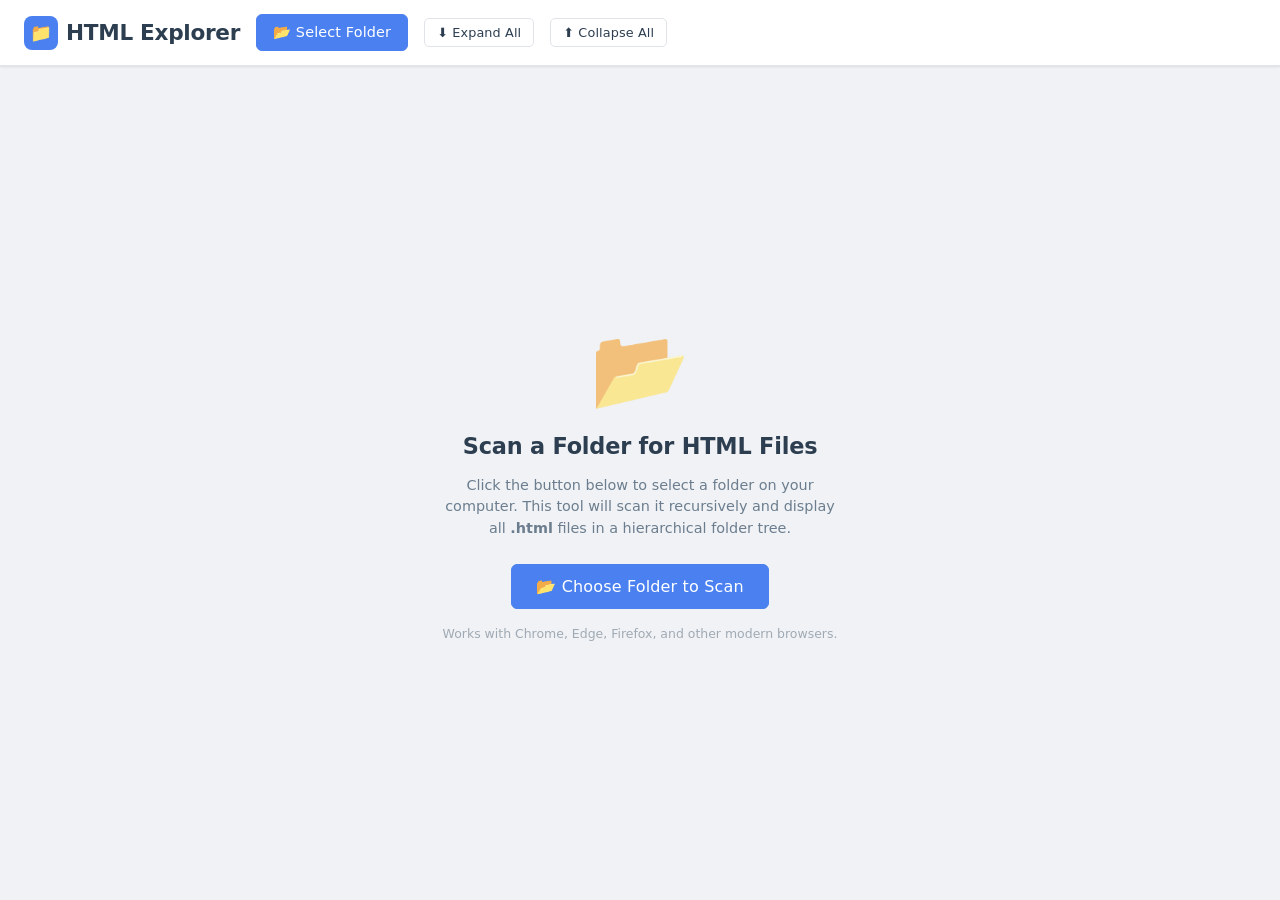
==== commit ed7eaf0d: "added a all knowing html file" ====
--- a/index.html
+++ b/index.html
@@ -1,263 +1,1043 @@
-<!doctype html>
+<!DOCTYPE html>
 <html lang="en">
 <head>
-  <meta charset="utf-8">
-  <meta name="viewport" content="width=device-width, initial-scale=1">
-  <title>Innovation Detective | ARIC</title>
-  <link rel="stylesheet" href="styles.css">
+    <meta charset="UTF-8">
+    <meta name="viewport" content="width=device-width, initial-scale=1.0">
+    <title>HTML File Explorer - Directory Scanner</title>
+    <style>
+        :root {
+            --bg: #f0f2f5;
+            --panel-bg: #ffffff;
+            --border: #e0e4e8;
+            --text: #2c3e50;
+            --text-secondary: #6b7d8e;
+            --accent: #4a80f0;
+            --accent-light: #e8f0fe;
+            --hover: #f5f7fa;
+            --selected: #dce8fc;
+            --badge-bg: #e8ecf1;
+            --badge-text: #5a6c7d;
+            --shadow: 0 1px 3px rgba(0, 0, 0, 0.06), 0 1px 2px rgba(0, 0, 0, 0.04);
+            --shadow-lg: 0 4px 16px rgba(0, 0, 0, 0.08), 0 2px 6px rgba(0, 0, 0, 0.04);
+            --radius: 10px;
+            --radius-sm: 6px;
+            --transition: 0.2s cubic-bezier(0.4, 0, 0.2, 1);
+            --font: 'Segoe UI', system-ui, -apple-system, BlinkMacSystemFont, 'Helvetica Neue', sans-serif;
+            --mono: 'SF Mono', 'Cascadia Code', 'Consolas', 'Monaco', monospace;
+        }
+
+        * {
+            margin: 0;
+            padding: 0;
+            box-sizing: border-box;
+        }
+
+        body {
+            font-family: var(--font);
+            background: var(--bg);
+            color: var(--text);
+            height: 100vh;
+            display: flex;
+            flex-direction: column;
+            overflow: hidden;
+            -webkit-font-smoothing: antialiased;
+            -moz-osx-font-smoothing: grayscale;
+        }
+
+        /* ── HEADER ─────────────────────────── */
+        .header {
+            background: var(--panel-bg);
+            border-bottom: 1px solid var(--border);
+            padding: 14px 24px;
+            display: flex;
+            align-items: center;
+            gap: 16px;
+            flex-shrink: 0;
+            box-shadow: var(--shadow);
+            z-index: 10;
+            flex-wrap: wrap;
+        }
+
+        .header-logo {
+            font-size: 1.35rem;
+            font-weight: 700;
+            letter-spacing: -0.3px;
+            color: var(--text);
+            white-space: nowrap;
+            display: flex;
+            align-items: center;
+            gap: 8px;
+        }
+
+        .header-logo .icon {
+            width: 34px;
+            height: 34px;
+            background: var(--accent);
+            border-radius: 8px;
+            display: flex;
+            align-items: center;
+            justify-content: center;
+            font-size: 1.1rem;
+            color: #fff;
+            flex-shrink: 0;
+        }
+
+        .btn {
+            display: inline-flex;
+            align-items: center;
+            gap: 7px;
+            padding: 9px 16px;
+            border-radius: var(--radius-sm);
+            font-size: 0.9rem;
+            font-weight: 500;
+            cursor: pointer;
+            border: 1px solid transparent;
+            transition: var(--transition);
+            white-space: nowrap;
+            font-family: var(--font);
+            letter-spacing: 0.01em;
+            user-select: none;
+        }
+
+        .btn-primary {
+            background: var(--accent);
+            color: #fff;
+            border-color: var(--accent);
+        }
+        .btn-primary:hover {
+            background: #3a6de0;
+            border-color: #3a6de0;
+            box-shadow: 0 2px 8px rgba(74, 128, 240, 0.3);
+        }
+        .btn-primary:active {
+            transform: scale(0.97);
+        }
+
+        .btn-outline {
+            background: var(--panel-bg);
+            color: var(--text);
+            border-color: var(--border);
+        }
+        .btn-outline:hover {
+            background: var(--hover);
+            border-color: #c5cad3;
+        }
+        .btn-outline:active {
+            background: #e8ecf1;
+        }
+
+        .btn-sm {
+            padding: 6px 12px;
+            font-size: 0.8rem;
+            gap: 5px;
+            border-radius: 5px;
+        }
+
+        .btn-icon {
+            width: 32px;
+            height: 32px;
+            padding: 0;
+            border-radius: 50%;
+            display: inline-flex;
+            align-items: center;
+            justify-content: center;
+            font-size: 1rem;
+        }
+
+        .stats-pills {
+            display: flex;
+            gap: 8px;
+            margin-left: auto;
+            flex-wrap: wrap;
+        }
+
+        .stat-pill {
+            background: var(--badge-bg);
+            color: var(--badge-text);
+            padding: 6px 12px;
+            border-radius: 20px;
+            font-size: 0.8rem;
+            font-weight: 500;
+            white-space: nowrap;
+            letter-spacing: 0.02em;
+        }
+        .stat-pill strong {
+            color: var(--text);
+            font-weight: 600;
+        }
+
+        /* ── MAIN LAYOUT ────────────────────── */
+        .main-container {
+            display: flex;
+            flex: 1;
+            overflow: hidden;
+            gap: 0;
+        }
+
+        /* ── TREE PANEL ─────────────────────── */
+        .tree-panel {
+            width: 44%;
+            min-width: 320px;
+            max-width: 560px;
+            background: var(--panel-bg);
+            border-right: 1px solid var(--border);
+            display: flex;
+            flex-direction: column;
+            overflow: hidden;
+            box-shadow: var(--shadow-lg);
+            z-index: 5;
+            position: relative;
+        }
+
+        .tree-panel-header {
+            padding: 12px 18px;
+            border-bottom: 1px solid var(--border);
+            font-weight: 600;
+            font-size: 0.85rem;
+            text-transform: uppercase;
+            letter-spacing: 0.04em;
+            color: var(--text-secondary);
+            display: flex;
+            align-items: center;
+            justify-content: space-between;
+            flex-shrink: 0;
+            background: #fafbfc;
+        }
+
+        .tree-actions {
+            display: flex;
+            gap: 4px;
+        }
+
+        .tree-actions .btn-sm {
+            font-size: 0.72rem;
+            padding: 4px 10px;
+            text-transform: none;
+            letter-spacing: 0.01em;
+            font-weight: 500;
+        }
+
+        .tree-scroll {
+            flex: 1;
+            overflow-y: auto;
+            overflow-x: auto;
+            padding: 10px 6px 20px 12px;
+            scroll-behavior: smooth;
+        }
+
+        .tree-scroll::-webkit-scrollbar {
+            width: 6px;
+        }
+        .tree-scroll::-webkit-scrollbar-track {
+            background: transparent;
+        }
+        .tree-scroll::-webkit-scrollbar-thumb {
+            background: #d0d5dc;
+            border-radius: 10px;
+        }
+        .tree-scroll::-webkit-scrollbar-thumb:hover {
+            background: #b0b8c2;
+        }
+
+        /* ── TREE STYLES ────────────────────── */
+        .tree-root {
+            list-style: none;
+            padding: 0;
+            margin: 0;
+        }
+
+        .tree-root ul {
+            list-style: none;
+            padding-left: 20px;
+            margin: 0;
+            border-left: 1.5px solid #e8ecf1;
+            margin-left: 7px;
+        }
+
+        .tree-folder {
+            margin: 1px 0;
+        }
+
+        .tree-folder>summary {
+            display: flex;
+            align-items: center;
+            gap: 6px;
+            padding: 7px 10px 7px 6px;
+            border-radius: var(--radius-sm);
+            cursor: pointer;
+            user-select: none;
+            transition: var(--transition);
+            font-size: 0.9rem;
+            font-weight: 500;
+            color: var(--text);
+            list-style: none;
+            position: relative;
+        }
+
+        .tree-folder>summary::-webkit-details-marker {
+            display: none;
+        }
+        .tree-folder>summary::marker {
+            display: none;
+            content: '';
+        }
+
+        .tree-folder>summary:hover {
+            background: var(--hover);
+        }
+
+        .tree-folder>summary .arrow {
+            display: inline-flex;
+            align-items: center;
+            justify-content: center;
+            width: 18px;
+            height: 18px;
+            flex-shrink: 0;
+            transition: transform 0.25s cubic-bezier(0.4, 0, 0.2, 1);
+            font-size: 0.6rem;
+            color: #8a94a3;
+        }
+
+        .tree-folder[open]>summary .arrow {
+            transform: rotate(90deg);
+            color: var(--accent);
+        }
+
+        .tree-folder>summary .folder-icon {
+            font-size: 1rem;
+            flex-shrink: 0;
+            transition: var(--transition);
+        }
+        .tree-folder[open]>summary .folder-icon {
+            filter: saturate(1.3);
+        }
+
+        .tree-folder>summary .folder-name {
+            flex: 1;
+            min-width: 0;
+            overflow: hidden;
+            text-overflow: ellipsis;
+            white-space: nowrap;
+        }
+
+        .tree-folder>summary .badge {
+            font-size: 0.7rem;
+            background: var(--badge-bg);
+            color: var(--badge-text);
+            padding: 2px 8px;
+            border-radius: 10px;
+            font-weight: 500;
+            flex-shrink: 0;
+            letter-spacing: 0.02em;
+        }
+
+        .tree-file {
+            display: flex;
+            align-items: center;
+            gap: 6px;
+            padding: 6px 10px 6px 26px;
+            border-radius: var(--radius-sm);
+            cursor: pointer;
+            user-select: none;
+            transition: var(--transition);
+            font-size: 0.88rem;
+            color: var(--text);
+            margin: 1px 0;
+            position: relative;
+        }
+
+        .tree-file:hover {
+            background: var(--hover);
+        }
+        .tree-file.active {
+            background: var(--selected);
+            color: var(--accent);
+            font-weight: 500;
+        }
+        .tree-file.active::before {
+            content: '';
+            position: absolute;
+            left: 8px;
+            top: 50%;
+            transform: translateY(-50%);
+            width: 3px;
+            height: 18px;
+            background: var(--accent);
+            border-radius: 3px;
+        }
+
+        .tree-file .file-icon {
+            font-size: 0.85rem;
+            flex-shrink: 0;
+            opacity: 0.8;
+        }
+        .tree-file.active .file-icon {
+            opacity: 1;
+        }
+
+        .tree-file .file-name {
+            flex: 1;
+            min-width: 0;
+            overflow: hidden;
+            text-overflow: ellipsis;
+            white-space: nowrap;
+            font-family: var(--mono);
+        }
+
+        /* ── PREVIEW PANEL ──────────────────── */
+        .preview-panel {
+            flex: 1;
+            display: flex;
+            flex-direction: column;
+            background: #fcfcfd;
+            overflow: hidden;
+            min-width: 300px;
+        }
+
+        .preview-header {
+            padding: 12px 18px;
+            border-bottom: 1px solid var(--border);
+            font-weight: 500;
+            font-size: 0.85rem;
+            color: var(--text-secondary);
+            display: flex;
+            align-items: center;
+            gap: 8px;
+            flex-shrink: 0;
+            background: #fafbfc;
+            letter-spacing: 0.02em;
+        }
+        .preview-header .path-display {
+            font-family: var(--mono);
+            font-size: 0.78rem;
+            color: var(--text);
+            overflow: hidden;
+            text-overflow: ellipsis;
+            white-space: nowrap;
+            flex: 1;
+            min-width: 0;
+        }
+        .preview-header .dot {
+            width: 8px;
+            height: 8px;
+            border-radius: 50%;
+            background: #c5cdd8;
+            flex-shrink: 0;
+        }
+        .preview-header .dot.active {
+            background: #34c759;
+            box-shadow: 0 0 6px rgba(52, 199, 89, 0.4);
+        }
+
+        .preview-iframe-wrapper {
+            flex: 1;
+            position: relative;
+            background: #fff;
+        }
+
+        .preview-iframe-wrapper iframe {
+            width: 100%;
+            height: 100%;
+            border: none;
+            background: #fff;
+        }
+
+        .preview-placeholder {
+            position: absolute;
+            inset: 0;
+            display: flex;
+            flex-direction: column;
+            align-items: center;
+            justify-content: center;
+            color: #bcc4d0;
+            pointer-events: none;
+            text-align: center;
+            gap: 10px;
+        }
+        .preview-placeholder .big-icon {
+            font-size: 4rem;
+            opacity: 0.5;
+        }
+        .preview-placeholder p {
+            font-size: 0.9rem;
+            font-weight: 500;
+            letter-spacing: 0.02em;
+        }
+
+        /* ── EMPTY / INITIAL STATE ──────────── */
+        .initial-state {
+            flex: 1;
+            display: flex;
+            flex-direction: column;
+            align-items: center;
+            justify-content: center;
+            gap: 16px;
+            padding: 40px;
+            text-align: center;
+        }
+        .initial-state .big-icon {
+            font-size: 5rem;
+            opacity: 0.7;
+        }
+        .initial-state h2 {
+            font-size: 1.4rem;
+            font-weight: 600;
+            color: var(--text);
+            letter-spacing: -0.2px;
+        }
+        .initial-state p {
+            color: var(--text-secondary);
+            font-size: 0.9rem;
+            max-width: 400px;
+            line-height: 1.5;
+        }
+        .initial-state .btn {
+            margin-top: 8px;
+            font-size: 1rem;
+            padding: 12px 24px;
+        }
+
+        /* ── RESPONSIVE ─────────────────────── */
+        @media (max-width: 768px) {
+            .main-container {
+                flex-direction: column;
+            }
+            .tree-panel {
+                width: 100%;
+                max-width: none;
+                max-height: 45vh;
+                border-right: none;
+                border-bottom: 1px solid var(--border);
+            }
+            .preview-panel {
+                min-height: 300px;
+            }
+            .header {
+                padding: 10px 14px;
+                gap: 8px;
+            }
+            .stats-pills {
+                margin-left: 0;
+            }
+            .header-logo {
+                font-size: 1.1rem;
+            }
+        }
+
+        @media (max-width: 480px) {
+            .tree-panel {
+                max-height: 38vh;
+            }
+            .btn {
+                padding: 7px 12px;
+                font-size: 0.8rem;
+            }
+            .btn-sm {
+                padding: 4px 8px;
+                font-size: 0.7rem;
+            }
+            .stat-pill {
+                font-size: 0.7rem;
+                padding: 4px 10px;
+            }
+        }
+    </style>
 </head>
 <body>
-  <div class="ambient" aria-hidden="true">
-    <div class="ambient-grid"></div>
-    <div class="ambient-sweep"></div>
-  </div>
-
-  <header class="topbar">
-    <button class="brand-button" type="button" data-go="home" aria-label="Go to home">
-      <span class="brand-mark">ARIC</span>
-      <span class="brand-copy">Innovation Detective</span>
-    </button>
-    <nav class="top-nav" aria-label="Main sections">
-      <button type="button" data-go="detective">Detective</button>
-      <button type="button" data-go="mythbusters">Mythbusters</button>
-      <button type="button" data-go="impossible">Questions</button>
-      <button type="button" data-go="rabbit">Rabbit Hole</button>
-      <button type="button" data-go="vault">Vault</button>
-    </nav>
-    <div class="top-actions">
-      <span class="status-pill" id="curiosityPill">Curiosity 0</span>
-      <button class="ghost-button" type="button" id="randomChallenge">Random</button>
-      <button class="ghost-button" type="button" id="fullscreenBtn">Fullscreen</button>
+
+    <!-- ═══════════════ HEADER ═══════════════ -->
+    <header class="header">
+        <div class="header-logo">
+            <span class="icon">📁</span>
+            HTML Explorer
+        </div>
+        <button class="btn btn-primary" id="btnSelectFolder" title="Select a folder to scan for HTML files">
+            📂 Select Folder
+        </button>
+        <button class="btn btn-outline btn-sm" id="btnExpandAll" title="Expand all folders" disabled>
+            ⬇ Expand All
+        </button>
+        <button class="btn btn-outline btn-sm" id="btnCollapseAll" title="Collapse all folders" disabled>
+            ⬆ Collapse All
+        </button>
+        <div class="stats-pills" id="statsPills">
+            <span class="stat-pill" id="pillFolders" style="display:none;">📁 Folders: <strong>0</strong></span>
+            <span class="stat-pill" id="pillFiles" style="display:none;">📄 HTML Files: <strong>0</strong></span>
+        </div>
+        <!-- Hidden file input for folder selection -->
+        <input type="file" id="folderInput" webkitdirectory directory multiple
+        style="display:none;" accept=".html,.htm">
+    </header>
+
+    <!-- ═══════════════ MAIN CONTENT ═══════════════ -->
+    <div class="main-container" id="mainContainer">
+        <!-- Initial state (shown before folder selection) -->
+        <div class="initial-state" id="initialState">
+            <span class="big-icon">📂</span>
+            <h2>Scan a Folder for HTML Files</h2>
+            <p>
+                Click the button below to select a folder on your computer.
+                This tool will scan it recursively and display all
+                <strong>.html</strong> files in a hierarchical folder tree.
+            </p>
+            <button class="btn btn-primary" id="btnInitialSelect">
+                📂 Choose Folder to Scan
+            </button>
+            <p style="font-size:0.78rem;color:#a0aab4;">
+                Works with Chrome, Edge, Firefox, and other modern browsers.
+            </p>
+        </div>
+
+        <!-- Tree Panel (hidden initially) -->
+        <div class="tree-panel" id="treePanel" style="display:none;">
+            <div class="tree-panel-header">
+                <span>📁 Folder Structure</span>
+                <div class="tree-actions">
+                    <button class="btn btn-outline btn-sm" id="btnTreeExpandAll">Expand All</button>
+                    <button class="btn btn-outline btn-sm" id="btnTreeCollapseAll">Collapse All</button>
+                </div>
+            </div>
+            <div class="tree-scroll" id="treeScroll">
+                <ul class="tree-root" id="treeRoot"></ul>
+            </div>
+        </div>
+
+        <!-- Preview Panel (hidden initially) -->
+        <div class="preview-panel" id="previewPanel" style="display:none;">
+            <div class="preview-header">
+                <span class="dot" id="previewDot"></span>
+                <span class="path-display" id="previewPath">No file selected</span>
+                <button class="btn btn-outline btn-sm" id="btnOpenNewTab" disabled
+                title="Open this HTML file in a new tab">
+                🔗 Open in New Tab
+            </button>
+        </div>
+        <div class="preview-iframe-wrapper" id="previewWrapper">
+            <iframe id="previewIframe" sandbox="allow-scripts allow-same-origin"
+            title="HTML Preview"></iframe>
+            <div class="preview-placeholder" id="previewPlaceholder">
+                <span class="big-icon">👈</span>
+                <p>Select an HTML file from the tree to preview it here</p>
+            </div>
+        </div>
     </div>
-  </header>
-
-  <main id="app">
-    <section class="screen active" id="home" aria-labelledby="homeTitle">
-      <div class="home-grid">
-        <div class="home-hero">
-          <p class="eyebrow">Applied Research and Innovation Club Showcase</p>
-          <h1 id="homeTitle">INNOVATION DETECTIVE</h1>
-          <p class="subtitle">Every innovation began with a question.</p>
-          <div class="hero-actions" aria-label="Start modules">
-            <button class="launch-button primary" type="button" data-go="detective">Start Detective</button>
-            <button class="launch-button" type="button" data-go="mythbusters">Mythbusters</button>
-            <button class="launch-button" type="button" data-go="impossible">Impossible Questions</button>
-            <button class="launch-button" type="button" data-go="rabbit">Rabbit Hole Explorer</button>
-            <button class="launch-button" type="button" data-go="vault">Question Vault</button>
-          </div>
-        </div>
-        <aside class="feature-panel">
-          <p class="panel-label">Daily Featured Question</p>
-          <h2 id="dailyQuestion">Would you upload your mind into a computer?</h2>
-          <div class="signal-row">
-            <div>
-              <span class="metric-value" id="statCards">150</span>
-              <span class="metric-label">detective cases</span>
-            </div>
-            <div>
-              <span class="metric-value" id="statMyths">100</span>
-              <span class="metric-label">myths</span>
-            </div>
-            <div>
-              <span class="metric-value" id="statQuestions">200</span>
-              <span class="metric-label">questions</span>
-            </div>
-          </div>
-          <div class="dashboard">
-            <div class="dash-tile">
-              <span id="dashCuriosity">0</span>
-              <small>curiosity taps</small>
-            </div>
-            <div class="dash-tile">
-              <span id="dashMyths">0</span>
-              <small>myths answered</small>
-            </div>
-            <div class="dash-tile">
-              <span id="dashVault">0</span>
-              <small>vault questions</small>
-            </div>
-          </div>
-        </aside>
-      </div>
-    </section>
-
-    <section class="screen" id="detective" aria-labelledby="detectiveTitle">
-      <div class="module-header">
-        <div>
-          <p class="eyebrow">Module 1</p>
-          <h2 id="detectiveTitle">Innovation Detective</h2>
-        </div>
-        <div class="module-meta">
-          <span id="detectiveCounter">1 / 150</span>
-          <span id="detectiveScore">Score 0 : 0</span>
-        </div>
-      </div>
-      <div class="filter-strip" id="categoryFilters" aria-label="Detective category filters"></div>
-      <div class="detective-layout">
-        <div class="cue-stage" aria-label="Innovation problem cue">
-          <div class="cue-badge" id="detectiveCategory">Technology</div>
-          <div class="cue-emoji" id="detectiveEmoji" aria-hidden="true">💡</div>
-          <p class="cue-label">Problem Cue</p>
-          <h3 id="detectiveCue">A problem needed a clever solution.</h3>
-          <p class="cue-sub" id="detectiveCueSub">Guess the innovation before revealing the case.</p>
-        </div>
-        <article class="detective-card" id="detectiveCard">
-          <div class="question-face">
-            <p class="prompt-kicker">Case File</p>
-            <h3>What innovation solved this problem?</h3>
-            <p class="case-hint" id="caseHint">Read the cue. Guess the invention before revealing the case notes.</p>
-          </div>
-          <div class="reveal-face">
-            <p class="prompt-kicker">Case Solved</p>
-            <h3 id="revealName">Product Name</h3>
-            <dl class="reveal-list">
-              <div>
-                <dt>Problem Solved</dt>
-                <dd id="revealProblem"></dd>
-              </div>
-              <div>
-                <dt>Historical Context</dt>
-                <dd id="revealContext"></dd>
-              </div>
-              <div>
-                <dt>Why It Was Innovative</dt>
-                <dd id="revealInnovation"></dd>
-              </div>
-              <div>
-                <dt>Impact on Society</dt>
-                <dd id="revealImpact"></dd>
-              </div>
-            </dl>
-          </div>
-        </article>
-      </div>
-      <div class="control-dock">
-        <button type="button" id="detectiveReveal">Reveal</button>
-        <button type="button" id="detectiveGotIt">Got It</button>
-        <button type="button" id="detectiveMissed">Missed</button>
-        <button type="button" id="detectiveRandom">Random Card</button>
-        <button type="button" id="detectiveNext">Next Card</button>
-      </div>
-    </section>
-
-    <section class="screen" id="mythbusters" aria-labelledby="mythTitle">
-      <div class="module-header">
-        <div>
-          <p class="eyebrow">Module 2</p>
-          <h2 id="mythTitle">Mythbusters</h2>
-        </div>
-        <div class="module-meta">
-          <span id="mythCounter">1 / 100</span>
-          <span id="mythScore">Score 0 / 0</span>
-        </div>
-      </div>
-      <article class="myth-card">
-        <p class="prompt-kicker">True or False</p>
-        <h3 id="mythStatement">Humans use only 10% of their brain.</h3>
-        <div class="binary-actions">
-          <button type="button" id="mythTrue">TRUE</button>
-          <button type="button" id="mythFalse">FALSE</button>
-        </div>
-        <div class="myth-result" id="mythResult" aria-live="polite">
-          <strong id="mythAnswer"></strong>
-          <p id="mythExplanation"></p>
-        </div>
-      </article>
-      <div class="control-dock">
-        <button type="button" id="mythNext">Next Myth</button>
-        <button type="button" id="mythRandom">Random Myth</button>
-        <button type="button" id="mythMode">Random Mode: Off</button>
-      </div>
-    </section>
-
-    <section class="screen impossible-screen" id="impossible" aria-labelledby="impossibleTitle">
-      <div class="module-header floating-header">
-        <div>
-          <p class="eyebrow">Module 3</p>
-          <h2 id="impossibleTitle">Impossible Questions</h2>
-        </div>
-        <div class="module-meta">
-          <span id="impossibleCounter">1 / 200</span>
-          <span id="impossibleStatus">Auto-loop</span>
-        </div>
-      </div>
-      <div class="question-stage">
-        <p class="prompt-kicker">Think Fast</p>
-        <h3 id="impossibleQuestion">Would you upload your mind into a computer?</h3>
-      </div>
-      <div class="control-dock floating-dock">
-        <button type="button" id="impossiblePrev">Previous</button>
-        <button type="button" id="impossibleNext">Next</button>
-        <button type="button" id="impossiblePause">Pause</button>
-        <button type="button" id="presentationMode">Presentation Mode</button>
-      </div>
-    </section>
-
-    <section class="screen" id="rabbit" aria-labelledby="rabbitTitle">
-      <div class="module-header">
-        <div>
-          <p class="eyebrow">Module 4</p>
-          <h2 id="rabbitTitle">Rabbit Hole Explorer</h2>
-        </div>
-        <div class="module-meta">
-          <span id="rabbitCounter">1 / 30</span>
-          <span id="rabbitTopicLabel">AI</span>
-        </div>
-      </div>
-      <div class="topic-strip" id="topicStrip" aria-label="Rabbit hole topics"></div>
-      <article class="rabbit-card">
-        <p class="prompt-kicker" id="rabbitTopic">AI</p>
-        <h3 id="rabbitFact">Dolphins have names for one another.</h3>
-      </article>
-      <div class="control-dock">
-        <button type="button" id="rabbitPrev">Previous</button>
-        <button type="button" id="rabbitNext">Next</button>
-        <button type="button" id="rabbitRandom">Random</button>
-      </div>
-    </section>
-
-    <section class="screen" id="vault" aria-labelledby="vaultTitle">
-      <div class="module-header">
-        <div>
-          <p class="eyebrow">Module 5</p>
-          <h2 id="vaultTitle">Question Vault</h2>
-        </div>
-        <div class="module-meta">
-          <span id="vaultCount">0 stored</span>
-          <span>Local only</span>
-        </div>
-      </div>
-      <div class="vault-layout">
-        <form class="vault-form" id="questionForm">
-          <label for="questionInput">What is the most interesting question you have ever thought about?</label>
-          <textarea id="questionInput" rows="5" maxlength="220" placeholder="Type a question that could start a research project..."></textarea>
-          <div class="form-row">
-            <span id="questionLimit">0 / 220</span>
-            <button type="submit">Submit Question</button>
-          </div>
-        </form>
-        <div class="vault-column">
-          <section class="vault-panel">
-            <h3>Recent Questions</h3>
-            <div class="question-list" id="recentQuestions"></div>
-          </section>
-          <section class="vault-panel">
-            <h3>Top Liked</h3>
-            <div class="question-list compact" id="topQuestions"></div>
-          </section>
-        </div>
-      </div>
-      <section class="question-wall" aria-labelledby="wallTitle">
-        <div class="wall-header">
-          <h3 id="wallTitle">Random Question Wall</h3>
-          <button type="button" id="shuffleWall">Shuffle Wall</button>
-        </div>
-        <div class="wall-grid" id="randomWall"></div>
-      </section>
-    </section>
-  </main>
-
-  <div class="toast" id="toast" role="status" aria-live="polite"></div>
-  <script src="app.js"></script>
+</div>
+
+<script>
+    (function() {
+        // ── DOM ELEMENTS ──────────────────────
+        const folderInput = document.getElementById('folderInput');
+        const btnSelectFolder = document.getElementById('btnSelectFolder');
+        const btnInitialSelect = document.getElementById('btnInitialSelect');
+        const btnExpandAll = document.getElementById('btnExpandAll');
+        const btnCollapseAll = document.getElementById('btnCollapseAll');
+        const btnTreeExpandAll = document.getElementById('btnTreeExpandAll');
+        const btnTreeCollapseAll = document.getElementById('btnTreeCollapseAll');
+        const btnOpenNewTab = document.getElementById('btnOpenNewTab');
+        const initialState = document.getElementById('initialState');
+        const treePanel = document.getElementById('treePanel');
+        const previewPanel = document.getElementById('previewPanel');
+        const treeRoot = document.getElementById('treeRoot');
+        const treeScroll = document.getElementById('treeScroll');
+        const previewIframe = document.getElementById('previewIframe');
+        const previewPlaceholder = document.getElementById('previewPlaceholder');
+        const previewPath = document.getElementById('previewPath');
+        const previewDot = document.getElementById('previewDot');
+        const pillFolders = document.getElementById('pillFolders');
+        const pillFiles = document.getElementById('pillFiles');
+        const statsPills = document.getElementById('statsPills');
+
+        // ── STATE ────────────────────────────
+        let allHtmlFiles = []; // Array of { path: string, file: File }
+        let folderTree = null; // Root folder node
+        let totalFolders = 0;
+        let selectedFilePath = null;
+        let fileMap = {}; // Map from webkitRelativePath -> File object
+        let blobUrlMap = {}; // Map from path -> blob URL for "Open in New Tab"
+
+        // ── EVENT LISTENERS ──────────────────
+        btnSelectFolder.addEventListener('click', () => folderInput.click());
+        if (btnInitialSelect) {
+            btnInitialSelect.addEventListener('click', () => folderInput.click());
+        }
+        folderInput.addEventListener('change', handleFolderSelected);
+
+        btnExpandAll.addEventListener('click', expandAllFolders);
+        btnCollapseAll.addEventListener('click', collapseAllFolders);
+        btnTreeExpandAll.addEventListener('click', expandAllFolders);
+        btnTreeCollapseAll.addEventListener('click', collapseAllFolders);
+        btnOpenNewTab.addEventListener('click', openSelectedInNewTab);
+
+        // ── KEYBOARD SHORTCUTS ───────────────
+        document.addEventListener('keydown', (e) => {
+            if ((e.ctrlKey || e.metaKey) && e.key === 'e') {
+                e.preventDefault();
+                expandAllFolders();
+            }
+            if ((e.ctrlKey || e.metaKey) && e.key === 'w') {
+                e.preventDefault();
+                collapseAllFolders();
+            }
+            if ((e.ctrlKey || e.metaKey) && e.key === 'o') {
+                e.preventDefault();
+                folderInput.click();
+            }
+        });
+
+        // ── HANDLE FOLDER SELECTION ──────────
+        function handleFolderSelected(event) {
+            const files = event.target.files;
+            if (!files || files.length === 0) return;
+
+            // Reset state
+            allHtmlFiles = [];
+            fileMap = {};
+            blobUrlMap = {};
+            selectedFilePath = null;
+            folderTree = null;
+            totalFolders = 0;
+
+            // Revoke old blob URLs
+            Object.values(blobUrlMap).forEach(url => {
+                try { URL.revokeObjectURL(url); } catch (e) { /* ignore */ }
+            });
+            blobUrlMap = {};
+
+            // Collect all .html files
+            for (let i = 0; i < files.length; i++) {
+                const file = files[i];
+                const relativePath = file.webkitRelativePath || file.name;
+                if (isHtmlFile(relativePath)) {
+                    allHtmlFiles.push({ path: relativePath, file: file });
+                    fileMap[relativePath] = file;
+                }
+            }
+
+            // Sort by path
+            allHtmlFiles.sort((a, b) => a.path.localeCompare(b.path, undefined, { sensitivity: 'base' }));
+
+            if (allHtmlFiles.length === 0) {
+                alert(
+                    'No .html files found in the selected folder or its subdirectories.\n\nPlease select a folder that contains HTML files.');
+                resetToInitialState();
+                return;
+            }
+
+            // Build folder tree
+            folderTree = buildFolderTree(allHtmlFiles);
+            totalFolders = countFolders(folderTree);
+
+            // Render
+            renderTree(folderTree, treeRoot);
+            updateStats();
+            showExplorerMode();
+
+            // Auto-select first file for preview
+            if (allHtmlFiles.length > 0) {
+                selectFileByPath(allHtmlFiles[0].path);
+            }
+
+            // Reset the input so the same folder can be re-selected
+            folderInput.value = '';
+        }
+
+        function isHtmlFile(path) {
+            const lower = path.toLowerCase();
+            return lower.endsWith('.html') || lower.endsWith('.htm');
+        }
+
+        // ── BUILD FOLDER TREE ────────────────
+        function buildFolderTree(htmlFiles) {
+            const root = {
+                name: 'root',
+                type: 'folder',
+                children: {},
+                fileCount: 0,
+            };
+
+            for (const { path, file } of htmlFiles) {
+                const parts = path.split('/');
+                let current = root;
+
+                // Navigate/create folder structure for all parts except the last (the file)
+                for (let i = 0; i < parts.length - 1; i++) {
+                    const folderName = parts[i];
+                    if (!current.children[folderName]) {
+                        current.children[folderName] = {
+                            name: folderName,
+                            type: 'folder',
+                            children: {},
+                            fileCount: 0,
+                        };
+                    }
+                    current = current.children[folderName];
+                }
+
+                // Add the file
+                const fileName = parts[parts.length - 1];
+                current.children[fileName] = {
+                    name: fileName,
+                    type: 'file',
+                    path: path,
+                    file: file,
+                };
+                current.fileCount++;
+            }
+
+            // Propagate file counts up the tree
+            propagateFileCounts(root);
+
+            return root;
+        }
+
+        function propagateFileCounts(node) {
+            if (node.type === 'file') return node.fileCount || 0;
+            let count = 0;
+            for (const child of Object.values(node.children)) {
+                if (child.type === 'file') {
+                    count += 1;
+                } else {
+                    count += propagateFileCounts(child);
+                }
+            }
+            node.fileCount = count;
+            return count;
+        }
+
+        function countFolders(node) {
+            let count = 0;
+            for (const child of Object.values(node.children)) {
+                if (child.type === 'folder') {
+                    count += 1 + countFolders(child);
+                }
+            }
+            return count;
+        }
+
+        // ── RENDER TREE ──────────────────────
+        function renderTree(node, containerElement) {
+            containerElement.innerHTML = '';
+
+            // Get sorted children: folders first, then files, both alphabetically
+            const children = Object.values(node.children);
+            const folders = children
+                .filter(c => c.type === 'folder')
+                .sort((a, b) => a.name.localeCompare(b.name, undefined, { sensitivity: 'base' }));
+            const files = children
+                .filter(c => c.type === 'file')
+                .sort((a, b) => a.name.localeCompare(b.name, undefined, { sensitivity: 'base' }));
+            const sortedChildren = [...folders, ...files];
+
+            for (const child of sortedChildren) {
+                if (child.type === 'folder') {
+                    const details = document.createElement('details');
+                    details.classList.add('tree-folder');
+                    details.open = true; // Expanded by default
+
+                    const summary = document.createElement('summary');
+                    summary.innerHTML = `
+                                <span class="arrow">▶</span>
+                                <span class="folder-icon">📁</span>
+                                <span class="folder-name">${escapeHtml(child.name)}</span>
+                                <span class="badge">${child.fileCount} file${child.fileCount !== 1 ? 's' : ''}</span>
+                            `;
+                    details.appendChild(summary);
+
+                    const ul = document.createElement('ul');
+                    renderTree(child, ul);
+                    details.appendChild(ul);
+
+                    // Update folder icon on toggle
+                    details.addEventListener('toggle', () => {
+                        const icon = details.querySelector('.folder-icon');
+                        if (details.open) {
+                            icon.textContent = '📂';
+                        } else {
+                            icon.textContent = '📁';
+                        }
+                    });
+                    // Set initial icon
+                    const icon = details.querySelector('.folder-icon');
+                    icon.textContent = '📂';
+
+                    containerElement.appendChild(details);
+                } else if (child.type === 'file') {
+                    const li = document.createElement('li');
+                    li.classList.add('tree-file');
+                    li.dataset.path = child.path;
+                    li.innerHTML = `
+                                <span class="file-icon">📄</span>
+                                <span class="file-name">${escapeHtml(child.name)}</span>
+                            `;
+                    li.addEventListener('click', (e) => {
+                        e.stopPropagation();
+                        selectFileByPath(child.path);
+                    });
+                    containerElement.appendChild(li);
+                }
+            }
+
+            // If container is the root and has no children, show a message
+            if (containerElement === treeRoot && sortedChildren.length === 0) {
+                const li = document.createElement('li');
+                li.style.cssText = 'padding: 20px; text-align: center; color: #a0aab4; font-style: italic;';
+                li.textContent = 'No HTML files found.';
+                containerElement.appendChild(li);
+            }
+        }
+
+        function escapeHtml(str) {
+            const div = document.createElement('div');
+            div.textContent = str;
+            return div.innerHTML;
+        }
+
+        // ── FILE SELECTION & PREVIEW ──────────
+        function selectFileByPath(path) {
+            selectedFilePath = path;
+            const file = fileMap[path];
+            if (!file) return;
+
+            // Update tree highlighting
+            document.querySelectorAll('.tree-file').forEach(el => {
+                el.classList.remove('active');
+                if (el.dataset.path === path) {
+                    el.classList.add('active');
+                    // Scroll into view
+                    el.scrollIntoView({ behavior: 'smooth', block: 'nearest' });
+                }
+            });
+
+            // Update preview header
+            previewPath.textContent = path;
+            previewDot.classList.add('active');
+            btnOpenNewTab.disabled = false;
+
+            // Read and display file
+            const reader = new FileReader();
+            reader.onload = function(e) {
+                const content = e.target.result;
+                previewIframe.srcdoc = content;
+                previewPlaceholder.style.display = 'none';
+                previewIframe.style.display = 'block';
+            };
+            reader.onerror = function() {
+                previewIframe.srcdoc =
+                    '<html><body style="font-family:sans-serif;padding:20px;color:#c0392b;"><p>⚠️ Error reading file. It may be too large or inaccessible.</p></body></html>';
+                previewPlaceholder.style.display = 'none';
+                previewIframe.style.display = 'block';
+            };
+            reader.readAsText(file);
+        }
+
+        function openSelectedInNewTab() {
+            if (!selectedFilePath) return;
+            const file = fileMap[selectedFilePath];
+            if (!file) return;
+
+            // Use cached blob URL or create a new one
+            if (!blobUrlMap[selectedFilePath]) {
+                const blob = new Blob([file], { type: 'text/html' });
+                blobUrlMap[selectedFilePath] = URL.createObjectURL(blob);
+            }
+            window.open(blobUrlMap[selectedFilePath], '_blank', 'noopener,noreferrer');
+        }
+
+        // ── EXPAND / COLLAPSE ALL ────────────
+        function expandAllFolders() {
+            const allDetails = document.querySelectorAll('#treeRoot details.tree-folder');
+            allDetails.forEach(d => {
+                d.open = true;
+                const icon = d.querySelector('.folder-icon');
+                if (icon) icon.textContent = '📂';
+            });
+        }
+
+        function collapseAllFolders() {
+            const allDetails = document.querySelectorAll('#treeRoot details.tree-folder');
+            // Collapse from deepest to shallowest for smooth visual effect
+            const depthSorted = Array.from(allDetails).sort((a, b) => {
+                return getDepth(b) - getDepth(a);
+            });
+            depthSorted.forEach(d => {
+                d.open = false;
+                const icon = d.querySelector('.folder-icon');
+                if (icon) icon.textContent = '📁';
+            });
+        }
+
+        function getDepth(element) {
+            let depth = 0;
+            let current = element;
+            while (current) {
+                if (current.tagName === 'DETAILS' && current.classList.contains('tree-folder')) {
+                    depth++;
+                }
+                current = current.parentElement?.closest('details.tree-folder') || null;
+            }
+            return depth;
+        }
+
+        // ── UI STATE MANAGEMENT ──────────────
+        function showExplorerMode() {
+            initialState.style.display = 'none';
+            treePanel.style.display = 'flex';
+            previewPanel.style.display = 'flex';
+            btnExpandAll.disabled = false;
+            btnCollapseAll.disabled = false;
+            updateStats();
+        }
+
+        function resetToInitialState() {
+            initialState.style.display = 'flex';
+            treePanel.style.display = 'none';
+            previewPanel.style.display = 'none';
+            btnExpandAll.disabled = true;
+            btnCollapseAll.disabled = true;
+            btnOpenNewTab.disabled = true;
+            pillFolders.style.display = 'none';
+            pillFiles.style.display = 'none';
+            previewPath.textContent = 'No file selected';
+            previewDot.classList.remove('active');
+            previewIframe.srcdoc = '';
+            previewIframe.style.display = 'none';
+            previewPlaceholder.style.display = 'flex';
+            treeRoot.innerHTML = '';
+            selectedFilePath = null;
+            allHtmlFiles = [];
+            fileMap = {};
+            folderTree = null;
+            totalFolders = 0;
+            // Clean up blob URLs
+            Object.values(blobUrlMap).forEach(url => {
+                try { URL.revokeObjectURL(url); } catch (e) { /* ignore */ }
+            });
+            blobUrlMap = {};
+        }
+
+        function updateStats() {
+            if (allHtmlFiles.length > 0) {
+                pillFolders.style.display = 'inline-flex';
+                pillFiles.style.display = 'inline-flex';
+                pillFolders.innerHTML = '📁 Folders: <strong>' + totalFolders + '</strong>';
+                pillFiles.innerHTML = '📄 HTML Files: <strong>' + allHtmlFiles.length + '</strong>';
+            } else {
+                pillFolders.style.display = 'none';
+                pillFiles.style.display = 'none';
+            }
+        }
+
+        // ── INITIALIZATION ────────────────────
+        // Ensure the app starts in the initial state
+        resetToInitialState();
+
+        // Log info
+        console.log('🌐 HTML File Explorer ready.');
+        console.log('   📂 Click "Select Folder" to scan a directory for .html files.');
+        console.log('   ⌨️  Shortcuts: Ctrl+O = Open folder, Ctrl+E = Expand all, Ctrl+W = Collapse all');
+        console.log('   📄 The tree shows folder hierarchy with .html files only.');
+        console.log('   👆 Click any .html file to preview it in the right panel.');
+    })();
+</script>
 </body>
-</html>
+</html>
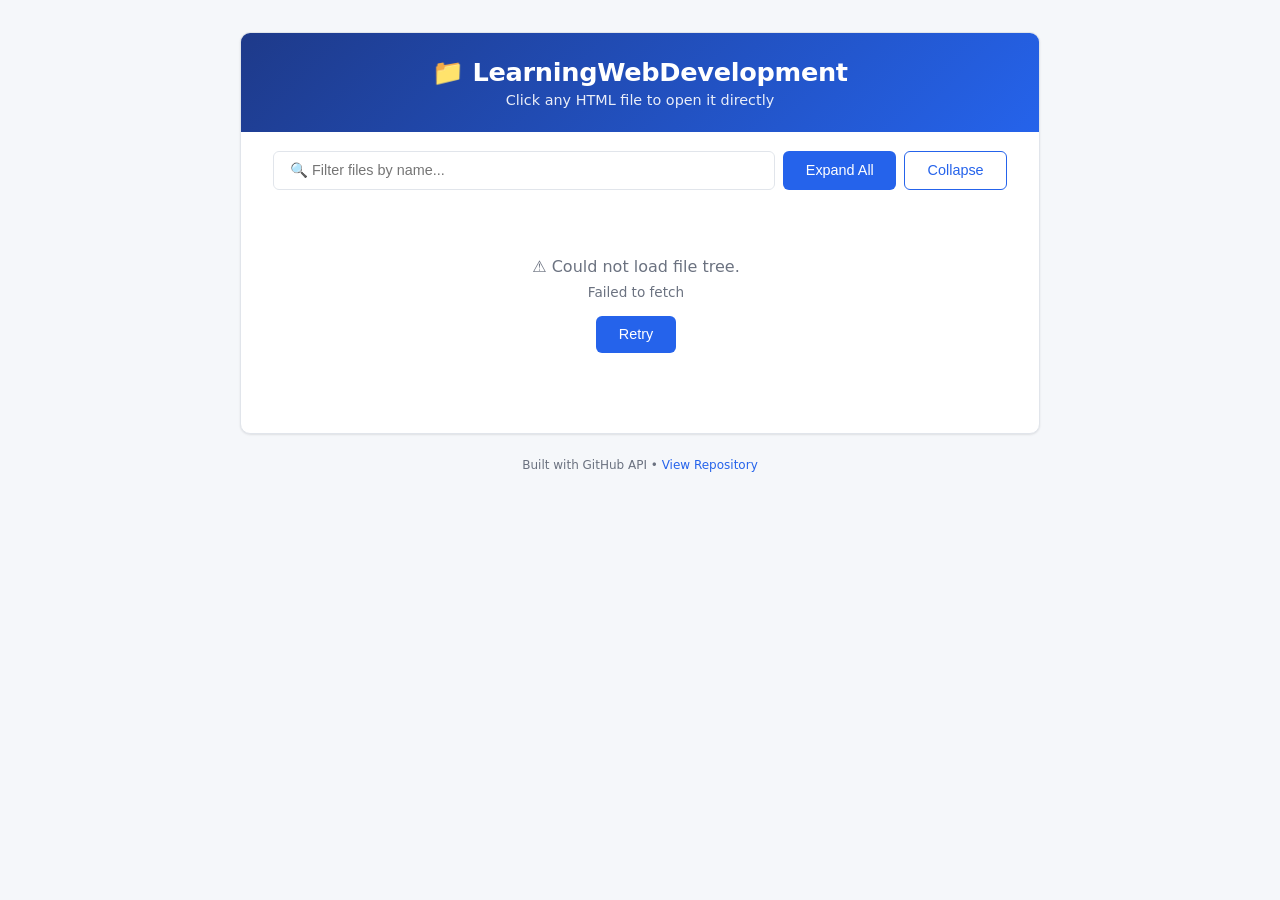
==== commit 6c63db25: "Change greeting from 'Hello' to 'Goodbye'" ====
--- a/index.html
+++ b/index.html
@@ -3,27 +3,21 @@
 <head>
     <meta charset="UTF-8">
     <meta name="viewport" content="width=device-width, initial-scale=1.0">
-    <title>HTML File Explorer - Directory Scanner</title>
+    <title>HTML File Explorer – LearningWebDevelopment</title>
     <style>
         :root {
-            --bg: #f0f2f5;
-            --panel-bg: #ffffff;
-            --border: #e0e4e8;
-            --text: #2c3e50;
-            --text-secondary: #6b7d8e;
-            --accent: #4a80f0;
-            --accent-light: #e8f0fe;
-            --hover: #f5f7fa;
-            --selected: #dce8fc;
-            --badge-bg: #e8ecf1;
-            --badge-text: #5a6c7d;
-            --shadow: 0 1px 3px rgba(0, 0, 0, 0.06), 0 1px 2px rgba(0, 0, 0, 0.04);
-            --shadow-lg: 0 4px 16px rgba(0, 0, 0, 0.08), 0 2px 6px rgba(0, 0, 0, 0.04);
+            --bg: #f5f7fa;
+            --card: #ffffff;
+            --border: #e1e5eb;
+            --text: #1a1d23;
+            --secondary: #6b7280;
+            --accent: #2563eb;
+            --accent-light: #eef2ff;
+            --hover: #f9fafb;
             --radius: 10px;
-            --radius-sm: 6px;
-            --transition: 0.2s cubic-bezier(0.4, 0, 0.2, 1);
-            --font: 'Segoe UI', system-ui, -apple-system, BlinkMacSystemFont, 'Helvetica Neue', sans-serif;
-            --mono: 'SF Mono', 'Cascadia Code', 'Consolas', 'Monaco', monospace;
+            --shadow: 0 1px 3px rgba(0,0,0,0.04), 0 1px 2px rgba(0,0,0,0.06);
+            --font: system-ui, -apple-system, 'Segoe UI', Roboto, sans-serif;
+            --mono: 'SF Mono', 'Cascadia Code', 'Consolas', monospace;
         }
 
         * {
@@ -36,210 +30,103 @@
             font-family: var(--font);
             background: var(--bg);
             color: var(--text);
-            height: 100vh;
+            min-height: 100vh;
             display: flex;
             flex-direction: column;
+            align-items: center;
+            padding: 2rem 1.5rem;
+        }
+
+        .container {
+            width: 100%;
+            max-width: 800px;
+            background: var(--card);
+            border-radius: var(--radius);
+            box-shadow: var(--shadow);
             overflow: hidden;
-            -webkit-font-smoothing: antialiased;
-            -moz-osx-font-smoothing: grayscale;
-        }
-
-        /* ── HEADER ─────────────────────────── */
+            border: 1px solid var(--border);
+        }
+
         .header {
-            background: var(--panel-bg);
-            border-bottom: 1px solid var(--border);
-            padding: 14px 24px;
+            background: linear-gradient(135deg, #1e3a8a 0%, #2563eb 100%);
+            color: white;
+            padding: 1.5rem 2rem;
+            text-align: center;
+        }
+
+        .header h1 {
+            font-size: 1.6rem;
+            font-weight: 600;
+            letter-spacing: -0.3px;
+            margin-bottom: 0.3rem;
+        }
+
+        .header p {
+            opacity: 0.9;
+            font-size: 0.9rem;
+        }
+
+        .search-box {
+            margin: 1.2rem 2rem;
             display: flex;
-            align-items: center;
-            gap: 16px;
-            flex-shrink: 0;
-            box-shadow: var(--shadow);
-            z-index: 10;
-            flex-wrap: wrap;
-        }
-
-        .header-logo {
-            font-size: 1.35rem;
-            font-weight: 700;
-            letter-spacing: -0.3px;
-            color: var(--text);
-            white-space: nowrap;
-            display: flex;
-            align-items: center;
-            gap: 8px;
-        }
-
-        .header-logo .icon {
-            width: 34px;
-            height: 34px;
+            gap: 0.5rem;
+        }
+
+        #searchInput {
+            flex: 1;
+            padding: 0.65rem 1rem;
+            border: 1px solid var(--border);
+            border-radius: 6px;
+            font-size: 0.9rem;
+            outline: none;
+            transition: border 0.2s;
+            background: var(--card);
+        }
+
+        #searchInput:focus {
+            border-color: var(--accent);
+            box-shadow: 0 0 0 3px rgba(37, 99, 235, 0.1);
+        }
+
+        .btn {
             background: var(--accent);
-            border-radius: 8px;
-            display: flex;
-            align-items: center;
-            justify-content: center;
-            font-size: 1.1rem;
-            color: #fff;
-            flex-shrink: 0;
-        }
-
-        .btn {
-            display: inline-flex;
-            align-items: center;
-            gap: 7px;
-            padding: 9px 16px;
-            border-radius: var(--radius-sm);
-            font-size: 0.9rem;
+            color: white;
+            border: none;
+            padding: 0.65rem 1.4rem;
+            border-radius: 6px;
             font-weight: 500;
             cursor: pointer;
-            border: 1px solid transparent;
-            transition: var(--transition);
+            font-size: 0.9rem;
+            transition: background 0.2s;
             white-space: nowrap;
-            font-family: var(--font);
-            letter-spacing: 0.01em;
-            user-select: none;
-        }
-
-        .btn-primary {
-            background: var(--accent);
-            color: #fff;
-            border-color: var(--accent);
-        }
-        .btn-primary:hover {
-            background: #3a6de0;
-            border-color: #3a6de0;
-            box-shadow: 0 2px 8px rgba(74, 128, 240, 0.3);
-        }
-        .btn-primary:active {
-            transform: scale(0.97);
+        }
+
+        .btn:hover {
+            background: #1d4ed8;
         }
 
         .btn-outline {
-            background: var(--panel-bg);
-            color: var(--text);
-            border-color: var(--border);
-        }
+            background: transparent;
+            color: var(--accent);
+            border: 1px solid var(--accent);
+        }
+
         .btn-outline:hover {
-            background: var(--hover);
-            border-color: #c5cad3;
-        }
-        .btn-outline:active {
-            background: #e8ecf1;
-        }
-
-        .btn-sm {
-            padding: 6px 12px;
-            font-size: 0.8rem;
-            gap: 5px;
-            border-radius: 5px;
-        }
-
-        .btn-icon {
-            width: 32px;
-            height: 32px;
-            padding: 0;
-            border-radius: 50%;
-            display: inline-flex;
-            align-items: center;
-            justify-content: center;
-            font-size: 1rem;
-        }
-
-        .stats-pills {
-            display: flex;
-            gap: 8px;
-            margin-left: auto;
-            flex-wrap: wrap;
-        }
-
-        .stat-pill {
-            background: var(--badge-bg);
-            color: var(--badge-text);
-            padding: 6px 12px;
-            border-radius: 20px;
-            font-size: 0.8rem;
-            font-weight: 500;
-            white-space: nowrap;
-            letter-spacing: 0.02em;
-        }
-        .stat-pill strong {
-            color: var(--text);
-            font-weight: 600;
-        }
-
-        /* ── MAIN LAYOUT ────────────────────── */
-        .main-container {
-            display: flex;
-            flex: 1;
-            overflow: hidden;
-            gap: 0;
-        }
-
-        /* ── TREE PANEL ─────────────────────── */
-        .tree-panel {
-            width: 44%;
-            min-width: 320px;
-            max-width: 560px;
-            background: var(--panel-bg);
-            border-right: 1px solid var(--border);
-            display: flex;
-            flex-direction: column;
-            overflow: hidden;
-            box-shadow: var(--shadow-lg);
-            z-index: 5;
-            position: relative;
-        }
-
-        .tree-panel-header {
-            padding: 12px 18px;
-            border-bottom: 1px solid var(--border);
-            font-weight: 600;
-            font-size: 0.85rem;
-            text-transform: uppercase;
-            letter-spacing: 0.04em;
-            color: var(--text-secondary);
-            display: flex;
-            align-items: center;
-            justify-content: space-between;
-            flex-shrink: 0;
-            background: #fafbfc;
-        }
-
-        .tree-actions {
-            display: flex;
-            gap: 4px;
-        }
-
-        .tree-actions .btn-sm {
-            font-size: 0.72rem;
-            padding: 4px 10px;
-            text-transform: none;
-            letter-spacing: 0.01em;
-            font-weight: 500;
-        }
-
-        .tree-scroll {
-            flex: 1;
+            background: var(--accent-light);
+        }
+
+        .content {
+            padding: 0 2rem 2rem;
+        }
+
+        /* Tree styles */
+        .tree-container {
+            margin-top: 0.5rem;
+            max-height: 60vh;
             overflow-y: auto;
-            overflow-x: auto;
-            padding: 10px 6px 20px 12px;
-            scroll-behavior: smooth;
-        }
-
-        .tree-scroll::-webkit-scrollbar {
-            width: 6px;
-        }
-        .tree-scroll::-webkit-scrollbar-track {
-            background: transparent;
-        }
-        .tree-scroll::-webkit-scrollbar-thumb {
-            background: #d0d5dc;
-            border-radius: 10px;
-        }
-        .tree-scroll::-webkit-scrollbar-thumb:hover {
-            background: #b0b8c2;
-        }
-
-        /* ── TREE STYLES ────────────────────── */
+            padding-right: 0.5rem;
+        }
+
         .tree-root {
             list-style: none;
             padding: 0;
@@ -248,796 +135,408 @@
 
         .tree-root ul {
             list-style: none;
-            padding-left: 20px;
-            margin: 0;
-            border-left: 1.5px solid #e8ecf1;
-            margin-left: 7px;
+            padding-left: 1.5rem;
+            border-left: 1px solid var(--border);
+            margin-left: 0.5rem;
         }
 
         .tree-folder {
-            margin: 1px 0;
+            margin: 2px 0;
         }
 
         .tree-folder>summary {
             display: flex;
             align-items: center;
             gap: 6px;
-            padding: 7px 10px 7px 6px;
-            border-radius: var(--radius-sm);
+            padding: 0.45rem 0.5rem;
+            border-radius: 5px;
             cursor: pointer;
             user-select: none;
-            transition: var(--transition);
-            font-size: 0.9rem;
+            transition: background 0.15s;
             font-weight: 500;
-            color: var(--text);
             list-style: none;
-            position: relative;
         }
 
         .tree-folder>summary::-webkit-details-marker {
             display: none;
         }
-        .tree-folder>summary::marker {
-            display: none;
-            content: '';
-        }
 
         .tree-folder>summary:hover {
             background: var(--hover);
         }
 
         .tree-folder>summary .arrow {
-            display: inline-flex;
-            align-items: center;
-            justify-content: center;
+            display: inline-block;
             width: 18px;
-            height: 18px;
-            flex-shrink: 0;
-            transition: transform 0.25s cubic-bezier(0.4, 0, 0.2, 1);
-            font-size: 0.6rem;
-            color: #8a94a3;
+            font-size: 0.7rem;
+            transition: transform 0.2s;
+            color: var(--secondary);
+            text-align: center;
         }
 
         .tree-folder[open]>summary .arrow {
             transform: rotate(90deg);
             color: var(--accent);
-        }
-
-        .tree-folder>summary .folder-icon {
-            font-size: 1rem;
-            flex-shrink: 0;
-            transition: var(--transition);
-        }
-        .tree-folder[open]>summary .folder-icon {
-            filter: saturate(1.3);
-        }
-
-        .tree-folder>summary .folder-name {
-            flex: 1;
-            min-width: 0;
-            overflow: hidden;
-            text-overflow: ellipsis;
-            white-space: nowrap;
-        }
-
-        .tree-folder>summary .badge {
-            font-size: 0.7rem;
-            background: var(--badge-bg);
-            color: var(--badge-text);
-            padding: 2px 8px;
-            border-radius: 10px;
-            font-weight: 500;
-            flex-shrink: 0;
-            letter-spacing: 0.02em;
         }
 
         .tree-file {
             display: flex;
             align-items: center;
             gap: 6px;
-            padding: 6px 10px 6px 26px;
-            border-radius: var(--radius-sm);
+            padding: 0.4rem 0.5rem 0.4rem 1.8rem;
+            border-radius: 5px;
             cursor: pointer;
-            user-select: none;
-            transition: var(--transition);
-            font-size: 0.88rem;
-            color: var(--text);
-            margin: 1px 0;
-            position: relative;
+            transition: background 0.15s;
+            text-decoration: none;
+            color: inherit;
         }
 
         .tree-file:hover {
             background: var(--hover);
         }
+
         .tree-file.active {
-            background: var(--selected);
+            background: var(--accent-light);
+            font-weight: 500;
+        }
+
+        .tree-file .file-name {
+            font-family: var(--mono);
+            font-size: 0.88rem;
+            word-break: break-all;
+        }
+
+        .folder-icon, .file-icon {
+            flex-shrink: 0;
+            font-size: 1rem;
+        }
+
+        .badge {
+            font-size: 0.7rem;
+            background: #e5e7eb;
+            color: #4b5563;
+            padding: 0.1rem 0.5rem;
+            border-radius: 10px;
+            margin-left: 0.5rem;
+            font-weight: 500;
+        }
+
+        .loading, .error, .empty {
+            text-align: center;
+            padding: 3rem 1rem;
+            color: var(--secondary);
+        }
+
+        .loading .spinner {
+            display: inline-block;
+            width: 2rem;
+            height: 2rem;
+            border: 3px solid #e5e7eb;
+            border-top: 3px solid var(--accent);
+            border-radius: 50%;
+            animation: spin 0.8s linear infinite;
+            margin-bottom: 0.8rem;
+        }
+
+        @keyframes spin { to { transform: rotate(360deg); } }
+
+        .footer {
+            margin-top: 1.5rem;
+            font-size: 0.75rem;
+            color: var(--secondary);
+            text-align: center;
+        }
+
+        .footer a {
             color: var(--accent);
-            font-weight: 500;
-        }
-        .tree-file.active::before {
-            content: '';
-            position: absolute;
-            left: 8px;
-            top: 50%;
-            transform: translateY(-50%);
-            width: 3px;
-            height: 18px;
-            background: var(--accent);
-            border-radius: 3px;
-        }
-
-        .tree-file .file-icon {
-            font-size: 0.85rem;
-            flex-shrink: 0;
-            opacity: 0.8;
-        }
-        .tree-file.active .file-icon {
-            opacity: 1;
-        }
-
-        .tree-file .file-name {
-            flex: 1;
-            min-width: 0;
-            overflow: hidden;
-            text-overflow: ellipsis;
-            white-space: nowrap;
-            font-family: var(--mono);
-        }
-
-        /* ── PREVIEW PANEL ──────────────────── */
-        .preview-panel {
-            flex: 1;
-            display: flex;
-            flex-direction: column;
-            background: #fcfcfd;
-            overflow: hidden;
-            min-width: 300px;
-        }
-
-        .preview-header {
-            padding: 12px 18px;
-            border-bottom: 1px solid var(--border);
-            font-weight: 500;
-            font-size: 0.85rem;
-            color: var(--text-secondary);
-            display: flex;
-            align-items: center;
-            gap: 8px;
-            flex-shrink: 0;
-            background: #fafbfc;
-            letter-spacing: 0.02em;
-        }
-        .preview-header .path-display {
-            font-family: var(--mono);
-            font-size: 0.78rem;
-            color: var(--text);
-            overflow: hidden;
-            text-overflow: ellipsis;
-            white-space: nowrap;
-            flex: 1;
-            min-width: 0;
-        }
-        .preview-header .dot {
-            width: 8px;
-            height: 8px;
-            border-radius: 50%;
-            background: #c5cdd8;
-            flex-shrink: 0;
-        }
-        .preview-header .dot.active {
-            background: #34c759;
-            box-shadow: 0 0 6px rgba(52, 199, 89, 0.4);
-        }
-
-        .preview-iframe-wrapper {
-            flex: 1;
-            position: relative;
-            background: #fff;
-        }
-
-        .preview-iframe-wrapper iframe {
-            width: 100%;
-            height: 100%;
-            border: none;
-            background: #fff;
-        }
-
-        .preview-placeholder {
-            position: absolute;
-            inset: 0;
-            display: flex;
-            flex-direction: column;
-            align-items: center;
-            justify-content: center;
-            color: #bcc4d0;
-            pointer-events: none;
-            text-align: center;
-            gap: 10px;
-        }
-        .preview-placeholder .big-icon {
-            font-size: 4rem;
-            opacity: 0.5;
-        }
-        .preview-placeholder p {
-            font-size: 0.9rem;
-            font-weight: 500;
-            letter-spacing: 0.02em;
-        }
-
-        /* ── EMPTY / INITIAL STATE ──────────── */
-        .initial-state {
-            flex: 1;
-            display: flex;
-            flex-direction: column;
-            align-items: center;
-            justify-content: center;
-            gap: 16px;
-            padding: 40px;
-            text-align: center;
-        }
-        .initial-state .big-icon {
-            font-size: 5rem;
-            opacity: 0.7;
-        }
-        .initial-state h2 {
-            font-size: 1.4rem;
-            font-weight: 600;
-            color: var(--text);
-            letter-spacing: -0.2px;
-        }
-        .initial-state p {
-            color: var(--text-secondary);
-            font-size: 0.9rem;
-            max-width: 400px;
-            line-height: 1.5;
-        }
-        .initial-state .btn {
-            margin-top: 8px;
-            font-size: 1rem;
-            padding: 12px 24px;
-        }
-
-        /* ── RESPONSIVE ─────────────────────── */
-        @media (max-width: 768px) {
-            .main-container {
-                flex-direction: column;
-            }
-            .tree-panel {
-                width: 100%;
-                max-width: none;
-                max-height: 45vh;
-                border-right: none;
-                border-bottom: 1px solid var(--border);
-            }
-            .preview-panel {
-                min-height: 300px;
-            }
-            .header {
-                padding: 10px 14px;
-                gap: 8px;
-            }
-            .stats-pills {
-                margin-left: 0;
-            }
-            .header-logo {
-                font-size: 1.1rem;
-            }
-        }
-
-        @media (max-width: 480px) {
-            .tree-panel {
-                max-height: 38vh;
-            }
-            .btn {
-                padding: 7px 12px;
-                font-size: 0.8rem;
-            }
-            .btn-sm {
-                padding: 4px 8px;
-                font-size: 0.7rem;
-            }
-            .stat-pill {
-                font-size: 0.7rem;
-                padding: 4px 10px;
-            }
+            text-decoration: none;
         }
     </style>
 </head>
 <body>
-
-    <!-- ═══════════════ HEADER ═══════════════ -->
-    <header class="header">
-        <div class="header-logo">
-            <span class="icon">📁</span>
-            HTML Explorer
+    <div class="container">
+        <div class="header">
+            <h1>📁 LearningWebDevelopment</h1>
+            <p>Click any HTML file to open it directly</p>
         </div>
-        <button class="btn btn-primary" id="btnSelectFolder" title="Select a folder to scan for HTML files">
-            📂 Select Folder
-        </button>
-        <button class="btn btn-outline btn-sm" id="btnExpandAll" title="Expand all folders" disabled>
-            ⬇ Expand All
-        </button>
-        <button class="btn btn-outline btn-sm" id="btnCollapseAll" title="Collapse all folders" disabled>
-            ⬆ Collapse All
-        </button>
-        <div class="stats-pills" id="statsPills">
-            <span class="stat-pill" id="pillFolders" style="display:none;">📁 Folders: <strong>0</strong></span>
-            <span class="stat-pill" id="pillFiles" style="display:none;">📄 HTML Files: <strong>0</strong></span>
+
+        <div class="search-box">
+            <input type="text" id="searchInput" placeholder="🔍 Filter files by name..." autocomplete="off">
+            <button class="btn" id="btnExpandAll">Expand All</button>
+            <button class="btn btn-outline" id="btnCollapseAll">Collapse</button>
         </div>
-        <!-- Hidden file input for folder selection -->
-        <input type="file" id="folderInput" webkitdirectory directory multiple
-        style="display:none;" accept=".html,.htm">
-    </header>
-
-    <!-- ═══════════════ MAIN CONTENT ═══════════════ -->
-    <div class="main-container" id="mainContainer">
-        <!-- Initial state (shown before folder selection) -->
-        <div class="initial-state" id="initialState">
-            <span class="big-icon">📂</span>
-            <h2>Scan a Folder for HTML Files</h2>
-            <p>
-                Click the button below to select a folder on your computer.
-                This tool will scan it recursively and display all
-                <strong>.html</strong> files in a hierarchical folder tree.
-            </p>
-            <button class="btn btn-primary" id="btnInitialSelect">
-                📂 Choose Folder to Scan
-            </button>
-            <p style="font-size:0.78rem;color:#a0aab4;">
-                Works with Chrome, Edge, Firefox, and other modern browsers.
-            </p>
-        </div>
-
-        <!-- Tree Panel (hidden initially) -->
-        <div class="tree-panel" id="treePanel" style="display:none;">
-            <div class="tree-panel-header">
-                <span>📁 Folder Structure</span>
-                <div class="tree-actions">
-                    <button class="btn btn-outline btn-sm" id="btnTreeExpandAll">Expand All</button>
-                    <button class="btn btn-outline btn-sm" id="btnTreeCollapseAll">Collapse All</button>
+
+        <div class="content">
+            <div id="treeWrapper" class="tree-container">
+                <div class="loading" id="loadingState">
+                    <div class="spinner"></div>
+                    <p>Fetching file list from GitHub...</p>
                 </div>
-            </div>
-            <div class="tree-scroll" id="treeScroll">
-                <ul class="tree-root" id="treeRoot"></ul>
-            </div>
-        </div>
-
-        <!-- Preview Panel (hidden initially) -->
-        <div class="preview-panel" id="previewPanel" style="display:none;">
-            <div class="preview-header">
-                <span class="dot" id="previewDot"></span>
-                <span class="path-display" id="previewPath">No file selected</span>
-                <button class="btn btn-outline btn-sm" id="btnOpenNewTab" disabled
-                title="Open this HTML file in a new tab">
-                🔗 Open in New Tab
-            </button>
-        </div>
-        <div class="preview-iframe-wrapper" id="previewWrapper">
-            <iframe id="previewIframe" sandbox="allow-scripts allow-same-origin"
-            title="HTML Preview"></iframe>
-            <div class="preview-placeholder" id="previewPlaceholder">
-                <span class="big-icon">👈</span>
-                <p>Select an HTML file from the tree to preview it here</p>
+                <div class="error" id="errorState" style="display: none;">
+                    <p>⚠️ Could not load file tree.</p>
+                    <p style="font-size:0.85rem; margin-top:0.5rem;" id="errorMessage"></p>
+                    <button class="btn" style="margin-top:1rem;" onclick="location.reload()">Retry</button>
+                </div>
+                <div class="empty" id="emptyState" style="display: none;">
+                    <p>📭 No .html files found in this repository.</p>
+                </div>
+                <ul class="tree-root" id="treeRoot" style="display: none;"></ul>
             </div>
         </div>
     </div>
-</div>
-
-<script>
-    (function() {
-        // ── DOM ELEMENTS ──────────────────────
-        const folderInput = document.getElementById('folderInput');
-        const btnSelectFolder = document.getElementById('btnSelectFolder');
-        const btnInitialSelect = document.getElementById('btnInitialSelect');
-        const btnExpandAll = document.getElementById('btnExpandAll');
-        const btnCollapseAll = document.getElementById('btnCollapseAll');
-        const btnTreeExpandAll = document.getElementById('btnTreeExpandAll');
-        const btnTreeCollapseAll = document.getElementById('btnTreeCollapseAll');
-        const btnOpenNewTab = document.getElementById('btnOpenNewTab');
-        const initialState = document.getElementById('initialState');
-        const treePanel = document.getElementById('treePanel');
-        const previewPanel = document.getElementById('previewPanel');
-        const treeRoot = document.getElementById('treeRoot');
-        const treeScroll = document.getElementById('treeScroll');
-        const previewIframe = document.getElementById('previewIframe');
-        const previewPlaceholder = document.getElementById('previewPlaceholder');
-        const previewPath = document.getElementById('previewPath');
-        const previewDot = document.getElementById('previewDot');
-        const pillFolders = document.getElementById('pillFolders');
-        const pillFiles = document.getElementById('pillFiles');
-        const statsPills = document.getElementById('statsPills');
-
-        // ── STATE ────────────────────────────
-        let allHtmlFiles = []; // Array of { path: string, file: File }
-        let folderTree = null; // Root folder node
-        let totalFolders = 0;
-        let selectedFilePath = null;
-        let fileMap = {}; // Map from webkitRelativePath -> File object
-        let blobUrlMap = {}; // Map from path -> blob URL for "Open in New Tab"
-
-        // ── EVENT LISTENERS ──────────────────
-        btnSelectFolder.addEventListener('click', () => folderInput.click());
-        if (btnInitialSelect) {
-            btnInitialSelect.addEventListener('click', () => folderInput.click());
-        }
-        folderInput.addEventListener('change', handleFolderSelected);
-
-        btnExpandAll.addEventListener('click', expandAllFolders);
-        btnCollapseAll.addEventListener('click', collapseAllFolders);
-        btnTreeExpandAll.addEventListener('click', expandAllFolders);
-        btnTreeCollapseAll.addEventListener('click', collapseAllFolders);
-        btnOpenNewTab.addEventListener('click', openSelectedInNewTab);
-
-        // ── KEYBOARD SHORTCUTS ───────────────
-        document.addEventListener('keydown', (e) => {
-            if ((e.ctrlKey || e.metaKey) && e.key === 'e') {
-                e.preventDefault();
-                expandAllFolders();
-            }
-            if ((e.ctrlKey || e.metaKey) && e.key === 'w') {
-                e.preventDefault();
-                collapseAllFolders();
-            }
-            if ((e.ctrlKey || e.metaKey) && e.key === 'o') {
-                e.preventDefault();
-                folderInput.click();
-            }
-        });
-
-        // ── HANDLE FOLDER SELECTION ──────────
-        function handleFolderSelected(event) {
-            const files = event.target.files;
-            if (!files || files.length === 0) return;
-
-            // Reset state
-            allHtmlFiles = [];
-            fileMap = {};
-            blobUrlMap = {};
-            selectedFilePath = null;
-            folderTree = null;
-            totalFolders = 0;
-
-            // Revoke old blob URLs
-            Object.values(blobUrlMap).forEach(url => {
-                try { URL.revokeObjectURL(url); } catch (e) { /* ignore */ }
-            });
-            blobUrlMap = {};
-
-            // Collect all .html files
-            for (let i = 0; i < files.length; i++) {
-                const file = files[i];
-                const relativePath = file.webkitRelativePath || file.name;
-                if (isHtmlFile(relativePath)) {
-                    allHtmlFiles.push({ path: relativePath, file: file });
-                    fileMap[relativePath] = file;
+    <div class="footer">
+        Built with GitHub API • <a href="https://github.com/kritakhere/LearningWebDevelopment" target="_blank">View Repository</a>
+    </div>
+
+    <script>
+        (function() {
+            // ── Configuration ─────────────────
+            const REPO_OWNER = 'kritakhere';
+            const REPO_NAME = 'LearningWebDevelopment';
+            const BASE_URL = `https://${REPO_OWNER}.github.io/${REPO_NAME}/`;
+            const API_BASE = `https://api.github.com/repos/${REPO_OWNER}/${REPO_NAME}`;
+
+            // ── DOM Elements ──────────────────
+            const loadingState = document.getElementById('loadingState');
+            const errorState = document.getElementById('errorState');
+            const errorMessage = document.getElementById('errorMessage');
+            const emptyState = document.getElementById('emptyState');
+            const treeRoot = document.getElementById('treeRoot');
+            const searchInput = document.getElementById('searchInput');
+            const btnExpandAll = document.getElementById('btnExpandAll');
+            const btnCollapseAll = document.getElementById('btnCollapseAll');
+
+            let allFileEntries = []; // { path, url }
+
+            // ── Fetch file tree via GitHub Git Trees API (recursive) ──
+            async function fetchFileTree() {
+                try {
+                    // 1. Get repository info to find default branch
+                    const repoRes = await fetch(API_BASE);
+                    if (!repoRes.ok) throw new Error('Repository not found or API rate limit exceeded.');
+                    const repoData = await repoRes.json();
+                    const defaultBranch = repoData.default_branch || 'main';
+
+                    // 2. Get the latest commit SHA of the default branch
+                    const branchRes = await fetch(`${API_BASE}/branches/${defaultBranch}`);
+                    if (!branchRes.ok) throw new Error('Branch not found.');
+                    const branchData = await branchRes.json();
+                    const commitSha = branchData.commit.sha;
+
+                    // 3. Fetch the entire file tree recursively
+                    const treeRes = await fetch(`${API_BASE}/git/trees/${commitSha}?recursive=1`);
+                    if (!treeRes.ok) throw new Error('Failed to fetch repository tree.');
+                    const treeData = await treeRes.json();
+
+                    if (!treeData.tree || treeData.tree.length === 0) {
+                        throw new Error('Repository appears empty.');
+                    }
+
+                    // 4. Filter only .html files (ignore case)
+                    const htmlEntries = treeData.tree.filter(item =>
+                        item.type === 'blob' &&
+                        item.path.toLowerCase().endsWith('.html')
+                    );
+
+                    if (htmlEntries.length === 0) {
+                        showEmpty();
+                        return;
+                    }
+
+                    // 5. Build file objects with full URLs
+                    allFileEntries = htmlEntries.map(item => ({
+                        path: item.path,
+                        url: BASE_URL + item.path.replace(/^\//, '')
+                    }));
+
+                    // 6. Render tree
+                    renderTree(allFileEntries);
+                    hideLoading();
+
+                } catch (err) {
+                    showError(err.message);
                 }
             }
 
-            // Sort by path
-            allHtmlFiles.sort((a, b) => a.path.localeCompare(b.path, undefined, { sensitivity: 'base' }));
-
-            if (allHtmlFiles.length === 0) {
-                alert(
-                    'No .html files found in the selected folder or its subdirectories.\n\nPlease select a folder that contains HTML files.');
-                resetToInitialState();
-                return;
+            function hideLoading() {
+                loadingState.style.display = 'none';
+                treeRoot.style.display = 'block';
             }
 
-            // Build folder tree
-            folderTree = buildFolderTree(allHtmlFiles);
-            totalFolders = countFolders(folderTree);
-
-            // Render
-            renderTree(folderTree, treeRoot);
-            updateStats();
-            showExplorerMode();
-
-            // Auto-select first file for preview
-            if (allHtmlFiles.length > 0) {
-                selectFileByPath(allHtmlFiles[0].path);
+            function showError(msg) {
+                loadingState.style.display = 'none';
+                errorState.style.display = 'block';
+                errorMessage.textContent = msg || 'An unknown error occurred.';
             }
 
-            // Reset the input so the same folder can be re-selected
-            folderInput.value = '';
-        }
-
-        function isHtmlFile(path) {
-            const lower = path.toLowerCase();
-            return lower.endsWith('.html') || lower.endsWith('.htm');
-        }
-
-        // ── BUILD FOLDER TREE ────────────────
-        function buildFolderTree(htmlFiles) {
-            const root = {
-                name: 'root',
-                type: 'folder',
-                children: {},
-                fileCount: 0,
-            };
-
-            for (const { path, file } of htmlFiles) {
-                const parts = path.split('/');
-                let current = root;
-
-                // Navigate/create folder structure for all parts except the last (the file)
-                for (let i = 0; i < parts.length - 1; i++) {
-                    const folderName = parts[i];
-                    if (!current.children[folderName]) {
-                        current.children[folderName] = {
-                            name: folderName,
-                            type: 'folder',
-                            children: {},
-                            fileCount: 0,
-                        };
-                    }
-                    current = current.children[folderName];
-                }
-
-                // Add the file
-                const fileName = parts[parts.length - 1];
-                current.children[fileName] = {
-                    name: fileName,
-                    type: 'file',
-                    path: path,
-                    file: file,
-                };
-                current.fileCount++;
+            function showEmpty() {
+                loadingState.style.display = 'none';
+                emptyState.style.display = 'block';
             }
 
-            // Propagate file counts up the tree
-            propagateFileCounts(root);
-
-            return root;
-        }
-
-        function propagateFileCounts(node) {
-            if (node.type === 'file') return node.fileCount || 0;
-            let count = 0;
-            for (const child of Object.values(node.children)) {
-                if (child.type === 'file') {
-                    count += 1;
-                } else {
-                    count += propagateFileCounts(child);
-                }
-            }
-            node.fileCount = count;
-            return count;
-        }
-
-        function countFolders(node) {
-            let count = 0;
-            for (const child of Object.values(node.children)) {
-                if (child.type === 'folder') {
-                    count += 1 + countFolders(child);
-                }
-            }
-            return count;
-        }
-
-        // ── RENDER TREE ──────────────────────
-        function renderTree(node, containerElement) {
-            containerElement.innerHTML = '';
-
-            // Get sorted children: folders first, then files, both alphabetically
-            const children = Object.values(node.children);
-            const folders = children
-                .filter(c => c.type === 'folder')
-                .sort((a, b) => a.name.localeCompare(b.name, undefined, { sensitivity: 'base' }));
-            const files = children
-                .filter(c => c.type === 'file')
-                .sort((a, b) => a.name.localeCompare(b.name, undefined, { sensitivity: 'base' }));
-            const sortedChildren = [...folders, ...files];
-
-            for (const child of sortedChildren) {
-                if (child.type === 'folder') {
-                    const details = document.createElement('details');
-                    details.classList.add('tree-folder');
-                    details.open = true; // Expanded by default
-
-                    const summary = document.createElement('summary');
-                    summary.innerHTML = `
-                                <span class="arrow">▶</span>
-                                <span class="folder-icon">📁</span>
-                                <span class="folder-name">${escapeHtml(child.name)}</span>
-                                <span class="badge">${child.fileCount} file${child.fileCount !== 1 ? 's' : ''}</span>
-                            `;
-                    details.appendChild(summary);
-
-                    const ul = document.createElement('ul');
-                    renderTree(child, ul);
-                    details.appendChild(ul);
-
-                    // Update folder icon on toggle
-                    details.addEventListener('toggle', () => {
-                        const icon = details.querySelector('.folder-icon');
-                        if (details.open) {
-                            icon.textContent = '📂';
+            // ── Build hierarchical tree from flat file list ──
+            function renderTree(files) {
+                treeRoot.innerHTML = '';
+
+                // Group files into folder structure
+                const root = {};
+
+                files.forEach(file => {
+                    const parts = file.path.split('/');
+                    let current = root;
+                    parts.forEach((part, index) => {
+                        if (index === parts.length - 1) {
+                            // It's a file
+                            if (!current._files) current._files = [];
+                            current._files.push({
+                                name: part,
+                                path: file.path,
+                                url: file.url
+                            });
                         } else {
-                            icon.textContent = '📁';
+                            // It's a folder
+                            if (!current[part]) {
+                                current[part] = {};
+                            }
+                            current = current[part];
                         }
                     });
-                    // Set initial icon
-                    const icon = details.querySelector('.folder-icon');
-                    icon.textContent = '📂';
-
-                    containerElement.appendChild(details);
-                } else if (child.type === 'file') {
-                    const li = document.createElement('li');
-                    li.classList.add('tree-file');
-                    li.dataset.path = child.path;
-                    li.innerHTML = `
-                                <span class="file-icon">📄</span>
-                                <span class="file-name">${escapeHtml(child.name)}</span>
-                            `;
-                    li.addEventListener('click', (e) => {
-                        e.stopPropagation();
-                        selectFileByPath(child.path);
+                });
+
+                // Recursively build DOM elements
+                function buildNode(obj, depth = 0) {
+                    const ul = document.createElement('ul');
+
+                    // Folders first
+                    const folderNames = Object.keys(obj).filter(k => k !== '_files').sort();
+                    folderNames.forEach(folderName => {
+                        const li = document.createElement('li');
+                        li.classList.add('tree-folder');
+
+                        const details = document.createElement('details');
+                        details.open = true; // expanded by default
+
+                        const summary = document.createElement('summary');
+                        summary.innerHTML = `
+                            <span class="arrow">▶</span>
+                            <span class="folder-icon">📁</span>
+                            ${escapeHtml(folderName)}
+                            <span class="badge">${countFiles(obj[folderName])} file${countFiles(obj[folderName]) !== 1 ? 's' : ''}</span>
+                        `;
+                        details.appendChild(summary);
+
+                        // Update folder icon on toggle
+                        details.addEventListener('toggle', () => {
+                            const icon = details.querySelector('.folder-icon');
+                            icon.textContent = details.open ? '📂' : '📁';
+                        });
+                        // Set initial open icon
+                        summary.querySelector('.folder-icon').textContent = '📂';
+
+                        const childUl = buildNode(obj[folderName], depth + 1);
+                        details.appendChild(childUl);
+                        li.appendChild(details);
+                        ul.appendChild(li);
                     });
-                    containerElement.appendChild(li);
+
+                    // Files second
+                    if (obj._files && obj._files.length > 0) {
+                        obj._files
+                            .sort((a, b) => a.name.localeCompare(b.name))
+                            .forEach(file => {
+                                const li = document.createElement('li');
+                                const a = document.createElement('a');
+                                a.href = file.url;
+                                a.classList.add('tree-file');
+                                a.target = '_blank'; // open in new tab
+                                a.innerHTML = `
+                                    <span class="file-icon">📄</span>
+                                    <span class="file-name">${escapeHtml(file.name)}</span>
+                                `;
+                                a.title = file.path;
+                                li.appendChild(a);
+                                ul.appendChild(li);
+                            });
+                    }
+
+                    return ul;
                 }
+
+                // Helper to count total files inside a folder node (including subfolders)
+                function countFiles(node) {
+                    let count = 0;
+                    if (node._files) count += node._files.length;
+                    Object.keys(node).forEach(k => {
+                        if (k !== '_files') count += countFiles(node[k]);
+                    });
+                    return count;
+                }
+
+                const treeFragment = buildNode(root);
+                treeRoot.appendChild(treeFragment);
             }
 
-            // If container is the root and has no children, show a message
-            if (containerElement === treeRoot && sortedChildren.length === 0) {
-                const li = document.createElement('li');
-                li.style.cssText = 'padding: 20px; text-align: center; color: #a0aab4; font-style: italic;';
-                li.textContent = 'No HTML files found.';
-                containerElement.appendChild(li);
+            function escapeHtml(text) {
+                const map = {
+                    '&': '&amp;',
+                    '<': '&lt;',
+                    '>': '&gt;',
+                    '"': '&quot;',
+                    "'": '&#039;'
+                };
+                return text.replace(/[&<>"']/g, m => map[m]);
             }
-        }
-
-        function escapeHtml(str) {
-            const div = document.createElement('div');
-            div.textContent = str;
-            return div.innerHTML;
-        }
-
-        // ── FILE SELECTION & PREVIEW ──────────
-        function selectFileByPath(path) {
-            selectedFilePath = path;
-            const file = fileMap[path];
-            if (!file) return;
-
-            // Update tree highlighting
-            document.querySelectorAll('.tree-file').forEach(el => {
-                el.classList.remove('active');
-                if (el.dataset.path === path) {
-                    el.classList.add('active');
-                    // Scroll into view
-                    el.scrollIntoView({ behavior: 'smooth', block: 'nearest' });
+
+            // ── Filter functionality ──────────
+            searchInput.addEventListener('input', function() {
+                const filter = this.value.toLowerCase().trim();
+                const allFiles = document.querySelectorAll('.tree-file');
+                const allFolders = document.querySelectorAll('.tree-folder');
+
+                if (!filter) {
+                    // Show everything
+                    allFiles.forEach(el => el.style.display = '');
+                    allFolders.forEach(el => el.style.display = '');
+                    return;
                 }
+
+                // Hide files that don't match
+                allFiles.forEach(el => {
+                    const name = el.querySelector('.file-name').textContent.toLowerCase();
+                    el.style.display = name.includes(filter) ? '' : 'none';
+                });
+
+                // Show/hide folders based on visible children
+                allFolders.forEach(folder => {
+                    const details = folder.querySelector('details');
+                    if (!details) return;
+                    const hasVisibleFile = details.querySelectorAll('.tree-file').length > 0 &&
+                        Array.from(details.querySelectorAll('.tree-file')).some(f => f.style.display !== 'none');
+                    folder.style.display = hasVisibleFile ? '' : 'none';
+                });
             });
 
-            // Update preview header
-            previewPath.textContent = path;
-            previewDot.classList.add('active');
-            btnOpenNewTab.disabled = false;
-
-            // Read and display file
-            const reader = new FileReader();
-            reader.onload = function(e) {
-                const content = e.target.result;
-                previewIframe.srcdoc = content;
-                previewPlaceholder.style.display = 'none';
-                previewIframe.style.display = 'block';
-            };
-            reader.onerror = function() {
-                previewIframe.srcdoc =
-                    '<html><body style="font-family:sans-serif;padding:20px;color:#c0392b;"><p>⚠️ Error reading file. It may be too large or inaccessible.</p></body></html>';
-                previewPlaceholder.style.display = 'none';
-                previewIframe.style.display = 'block';
-            };
-            reader.readAsText(file);
-        }
-
-        function openSelectedInNewTab() {
-            if (!selectedFilePath) return;
-            const file = fileMap[selectedFilePath];
-            if (!file) return;
-
-            // Use cached blob URL or create a new one
-            if (!blobUrlMap[selectedFilePath]) {
-                const blob = new Blob([file], { type: 'text/html' });
-                blobUrlMap[selectedFilePath] = URL.createObjectURL(blob);
-            }
-            window.open(blobUrlMap[selectedFilePath], '_blank', 'noopener,noreferrer');
-        }
-
-        // ── EXPAND / COLLAPSE ALL ────────────
-        function expandAllFolders() {
-            const allDetails = document.querySelectorAll('#treeRoot details.tree-folder');
-            allDetails.forEach(d => {
-                d.open = true;
-                const icon = d.querySelector('.folder-icon');
-                if (icon) icon.textContent = '📂';
+            // ── Expand / Collapse all ──────────
+            btnExpandAll.addEventListener('click', () => {
+                document.querySelectorAll('.tree-folder details').forEach(d => {
+                    d.open = true;
+                    const icon = d.querySelector('.folder-icon');
+                    if (icon) icon.textContent = '📂';
+                });
             });
-        }
-
-        function collapseAllFolders() {
-            const allDetails = document.querySelectorAll('#treeRoot details.tree-folder');
-            // Collapse from deepest to shallowest for smooth visual effect
-            const depthSorted = Array.from(allDetails).sort((a, b) => {
-                return getDepth(b) - getDepth(a);
+
+            btnCollapseAll.addEventListener('click', () => {
+                document.querySelectorAll('.tree-folder details').forEach(d => {
+                    d.open = false;
+                    const icon = d.querySelector('.folder-icon');
+                    if (icon) icon.textContent = '📁';
+                });
             });
-            depthSorted.forEach(d => {
-                d.open = false;
-                const icon = d.querySelector('.folder-icon');
-                if (icon) icon.textContent = '📁';
-            });
-        }
-
-        function getDepth(element) {
-            let depth = 0;
-            let current = element;
-            while (current) {
-                if (current.tagName === 'DETAILS' && current.classList.contains('tree-folder')) {
-                    depth++;
-                }
-                current = current.parentElement?.closest('details.tree-folder') || null;
-            }
-            return depth;
-        }
-
-        // ── UI STATE MANAGEMENT ──────────────
-        function showExplorerMode() {
-            initialState.style.display = 'none';
-            treePanel.style.display = 'flex';
-            previewPanel.style.display = 'flex';
-            btnExpandAll.disabled = false;
-            btnCollapseAll.disabled = false;
-            updateStats();
-        }
-
-        function resetToInitialState() {
-            initialState.style.display = 'flex';
-            treePanel.style.display = 'none';
-            previewPanel.style.display = 'none';
-            btnExpandAll.disabled = true;
-            btnCollapseAll.disabled = true;
-            btnOpenNewTab.disabled = true;
-            pillFolders.style.display = 'none';
-            pillFiles.style.display = 'none';
-            previewPath.textContent = 'No file selected';
-            previewDot.classList.remove('active');
-            previewIframe.srcdoc = '';
-            previewIframe.style.display = 'none';
-            previewPlaceholder.style.display = 'flex';
-            treeRoot.innerHTML = '';
-            selectedFilePath = null;
-            allHtmlFiles = [];
-            fileMap = {};
-            folderTree = null;
-            totalFolders = 0;
-            // Clean up blob URLs
-            Object.values(blobUrlMap).forEach(url => {
-                try { URL.revokeObjectURL(url); } catch (e) { /* ignore */ }
-            });
-            blobUrlMap = {};
-        }
-
-        function updateStats() {
-            if (allHtmlFiles.length > 0) {
-                pillFolders.style.display = 'inline-flex';
-                pillFiles.style.display = 'inline-flex';
-                pillFolders.innerHTML = '📁 Folders: <strong>' + totalFolders + '</strong>';
-                pillFiles.innerHTML = '📄 HTML Files: <strong>' + allHtmlFiles.length + '</strong>';
-            } else {
-                pillFolders.style.display = 'none';
-                pillFiles.style.display = 'none';
-            }
-        }
-
-        // ── INITIALIZATION ────────────────────
-        // Ensure the app starts in the initial state
-        resetToInitialState();
-
-        // Log info
-        console.log('🌐 HTML File Explorer ready.');
-        console.log('   📂 Click "Select Folder" to scan a directory for .html files.');
-        console.log('   ⌨️  Shortcuts: Ctrl+O = Open folder, Ctrl+E = Expand all, Ctrl+W = Collapse all');
-        console.log('   📄 The tree shows folder hierarchy with .html files only.');
-        console.log('   👆 Click any .html file to preview it in the right panel.');
-    })();
-</script>
+
+            // ── Start ─────────────────────────
+            fetchFileTree();
+
+        })();
+    </script>
 </body>
-</html>+</html>
